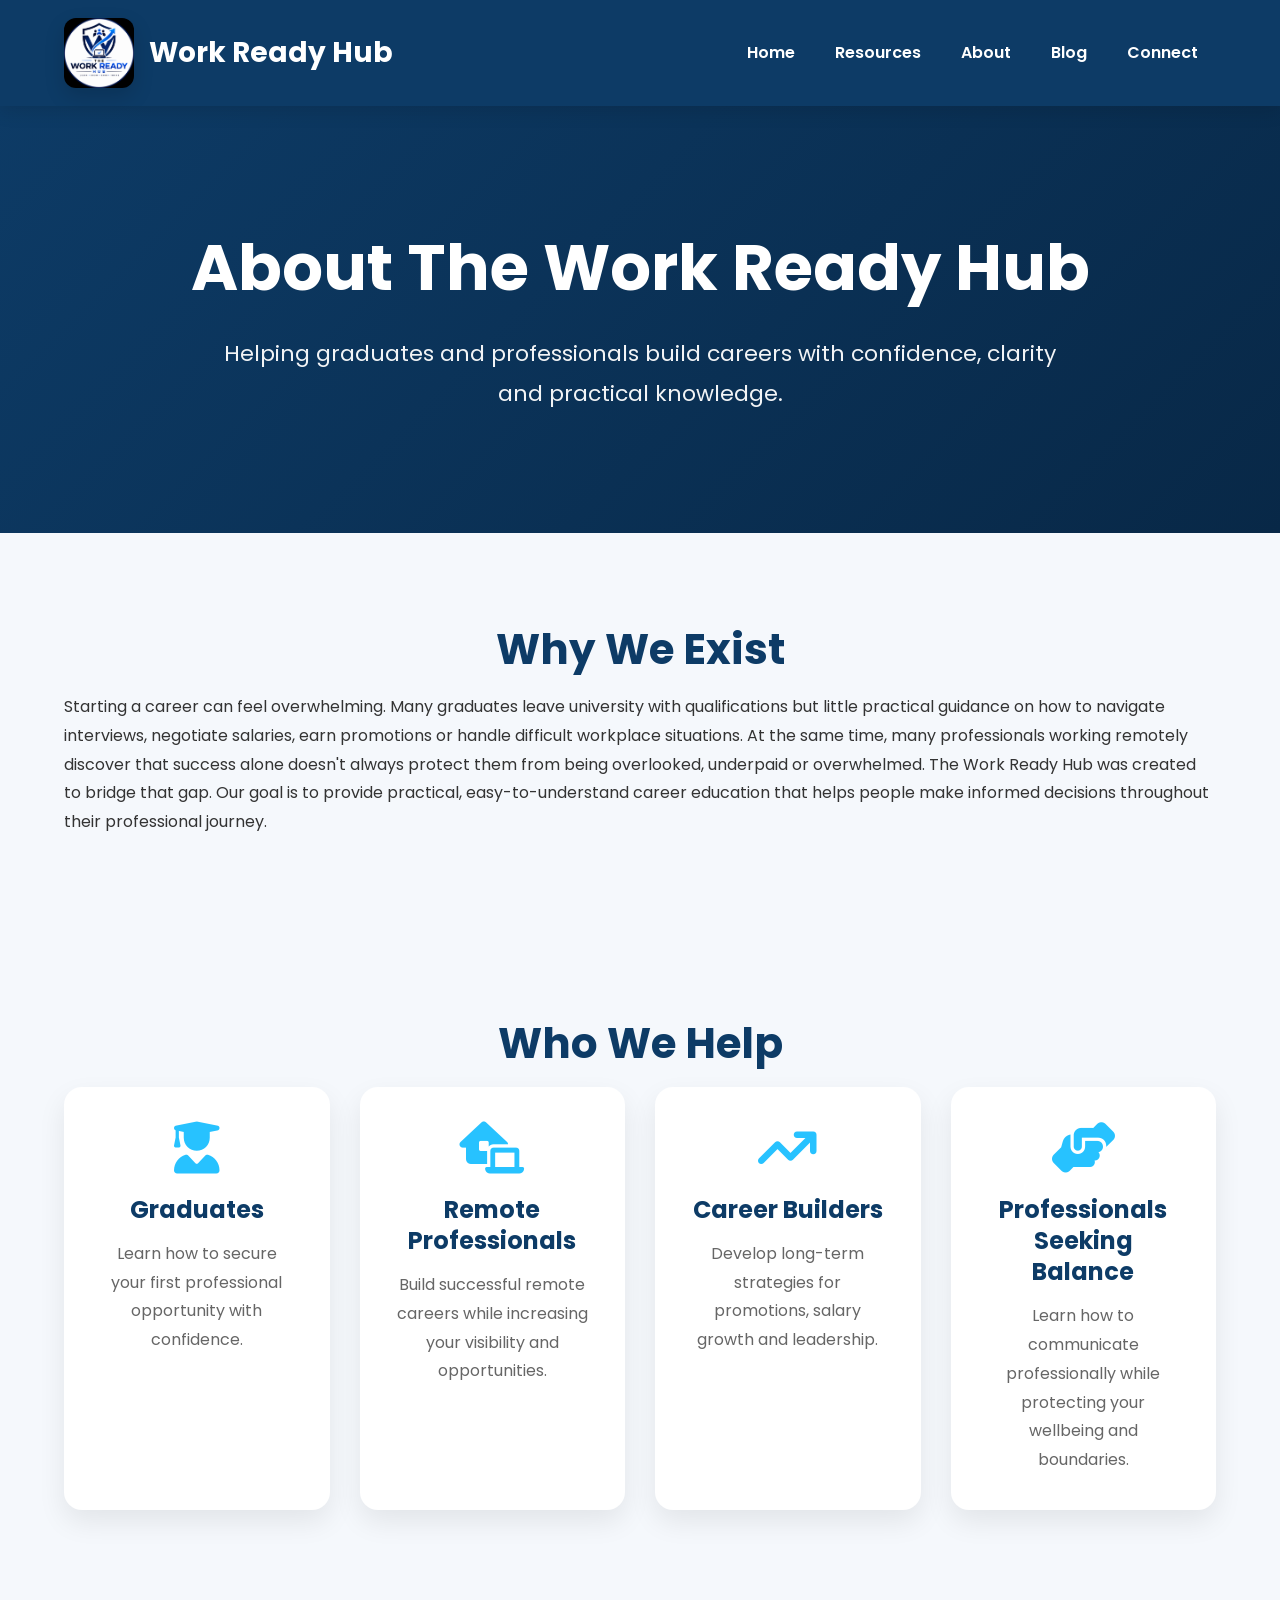
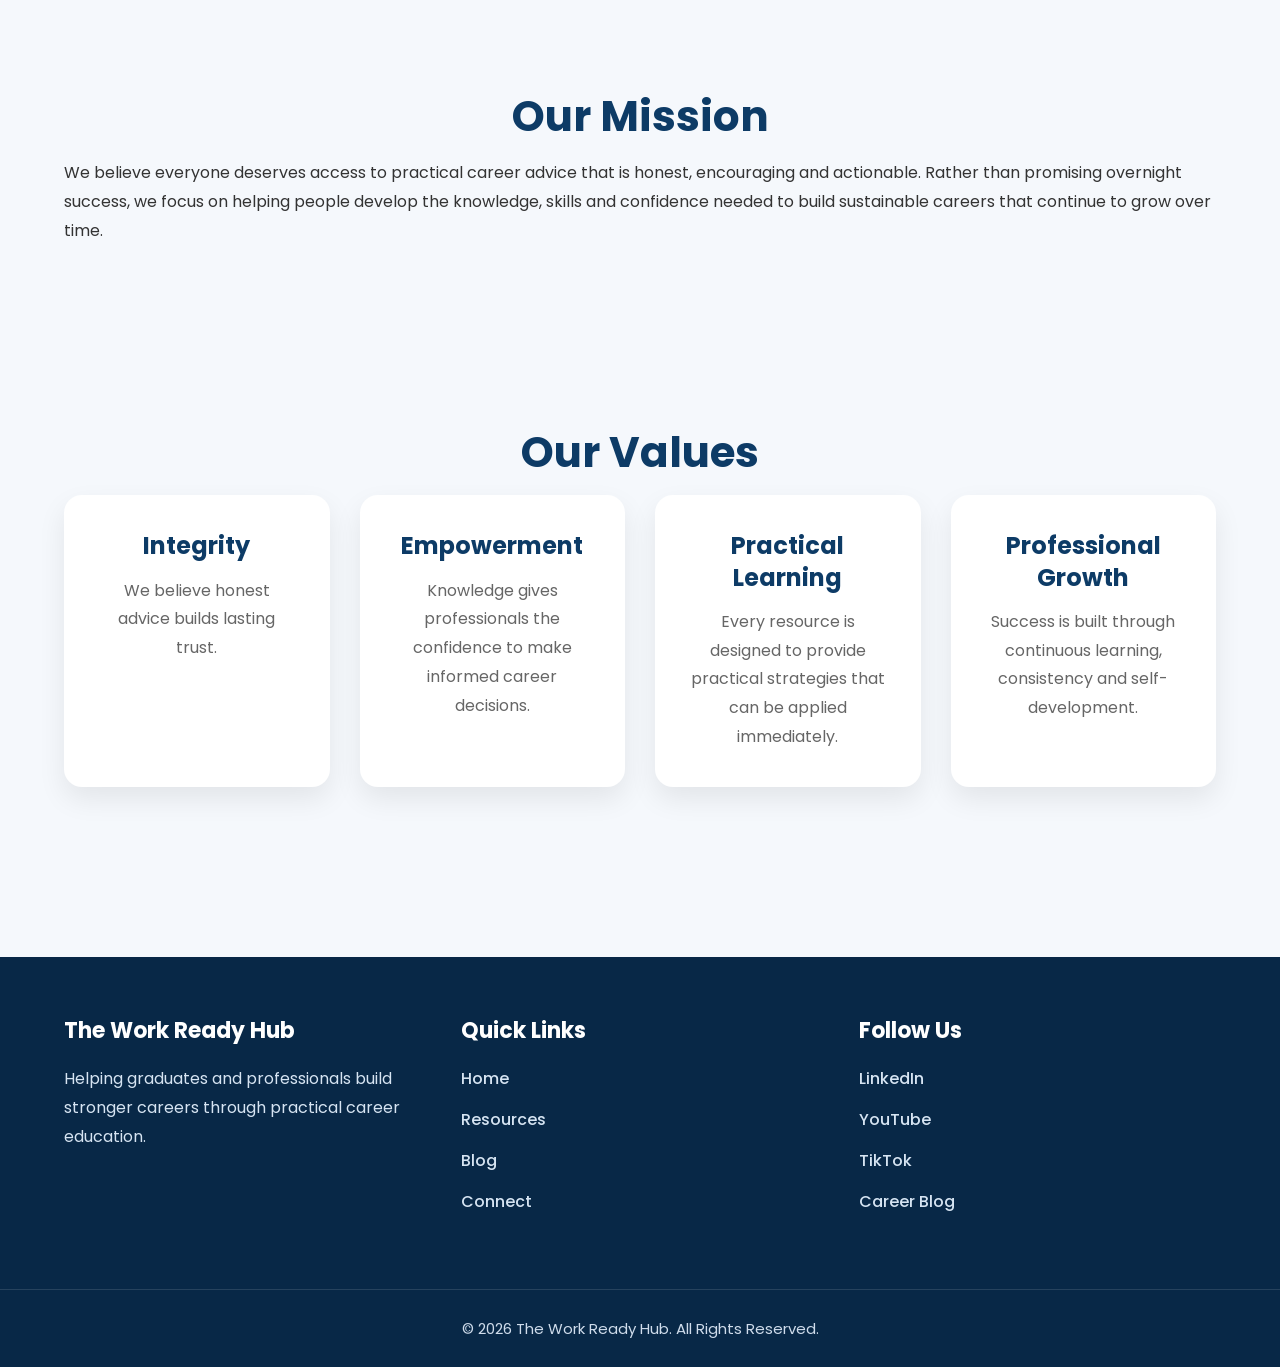
==== about.html @ 0c4a491c "Initial website redesign" ====
<!DOCTYPE html>
<html lang="en">

<head>

<meta charset="UTF-8">

<meta name="viewport" content="width=device-width, initial-scale=1.0">

<title>About | The Work Ready Hub</title>

<meta name="description"
content="Learn why The Work Ready Hub exists and how we're helping graduates and remote professionals build stronger careers with practical, honest career guidance.">

<link rel="stylesheet" href="css/style.css">

<link rel="stylesheet"
href="https://cdnjs.cloudflare.com/ajax/libs/font-awesome/6.5.2/css/all.min.css">

</head>

<body>

<header>

<nav class="navbar">

<div class="logo">

<img src="Images/logo.png"
alt="The Work Ready Hub Logo">

<h2>Work Ready Hub</h2>

</div>

<div>

<a href="index.html">Home</a>

<a href="resources.html">Resources</a>

<a href="about.html">About</a>

<a href="blog.html">Blog</a>

<a href="contact.html">Connect</a>

</div>

</nav>

</header>

<section class="hero">

<div class="container">

<h1>About The Work Ready Hub</h1>

<p>

Helping graduates and professionals build careers with confidence,
clarity and practical knowledge.

</p>

</div>

</section>

<section class="container">

<h2 class="section-title">

Why We Exist

</h2>

<p>

Starting a career can feel overwhelming.

Many graduates leave university with qualifications but little practical guidance on how to navigate interviews, negotiate salaries, earn promotions or handle difficult workplace situations.

At the same time, many professionals working remotely discover that success alone doesn't always protect them from being overlooked, underpaid or overwhelmed.

The Work Ready Hub was created to bridge that gap.

Our goal is to provide practical, easy-to-understand career education that helps people make informed decisions throughout their professional journey.

</p>

</section>

<section class="container">

<h2 class="section-title">

Who We Help

</h2>

<div class="grid">

<div class="card">

<i class="fas fa-user-graduate fa-3x"></i>

<h3>Graduates</h3>

<p>

Learn how to secure your first professional opportunity with confidence.

</p>

</div>

<div class="card">

<i class="fas fa-house-laptop fa-3x"></i>

<h3>Remote Professionals</h3>

<p>

Build successful remote careers while increasing your visibility and opportunities.

</p>

</div>

<div class="card">

<i class="fas fa-arrow-trend-up fa-3x"></i>

<h3>Career Builders</h3>

<p>

Develop long-term strategies for promotions, salary growth and leadership.

</p>

</div>

<div class="card">

<i class="fas fa-handshake-angle fa-3x"></i>

<h3>Professionals Seeking Balance</h3>

<p>

Learn how to communicate professionally while protecting your wellbeing and boundaries.

</p>

</div>

</div>

</section>

<section class="container">

<h2 class="section-title">

Our Mission

</h2>

<p>

We believe everyone deserves access to practical career advice that is honest,
encouraging and actionable.

Rather than promising overnight success,
we focus on helping people develop the knowledge,
skills and confidence needed to build sustainable careers that continue to grow over time.

</p>

</section>

<section class="container">

<h2 class="section-title">

Our Values

</h2>

<div class="grid">

<div class="card">

<h3>Integrity</h3>

<p>

We believe honest advice builds lasting trust.

</p>

</div>

<div class="card">

<h3>Empowerment</h3>

<p>

Knowledge gives professionals the confidence to make informed career decisions.

</p>

</div>

<div class="card">

<h3>Practical Learning</h3>

<p>

Every resource is designed to provide practical strategies that can be applied immediately.

</p>

</div>

<div class="card">

<h3>Professional Growth</h3>

<p>

Success is built through continuous learning, consistency and self-development.

</p>

</div>

</div>

</section>

<footer>

<div class="footer-container">

<div>

<h3>The Work Ready Hub</h3>

<p>

Helping graduates and professionals build stronger careers through practical career education.

</p>

</div>

<div>

<h3>Quick Links</h3>

<a href="index.html">Home</a>

<a href="resources.html">Resources</a>

<a href="blog.html">Blog</a>

<a href="contact.html">Connect</a>

</div>

<div>

<h3>Follow Us</h3>

<a href="https://www.linkedin.com/in/bahati-mulishi-ngakani-0947612ab/" target="_blank">LinkedIn</a>

<a href="https://youtube.com/@workreadyhub?si=gj5G-t7t1hKADA_G" target="_blank">YouTube</a>

<a href="https://www.tiktok.com/@workready0" target="_blank">TikTok</a>

<a href="https://remoteinsights.blogspot.com/" target="_blank">Career Blog</a>

</div>

</div>

<div class="footer-bottom">

&copy; 2026 The Work Ready Hub. All Rights Reserved.

</div>

</footer>

</body>

</html>
---- css/style.css ----
/* =====================================================
   THE WORK READY HUB
   Premium Corporate Stylesheet
   ===================================================== */

/* =====================
   Google Font
===================== */

@import url('https://fonts.googleapis.com/css2?family=Poppins:wght@300;400;500;600;700;800&display=swap');

/* =====================
   Reset
===================== */

*{
margin:0;
padding:0;
box-sizing:border-box;
}

html{
scroll-behavior:smooth;
}

body{
font-family:'Poppins',sans-serif;
background:#f5f8fc;
color:#333;
line-height:1.8;
overflow-x:hidden;
}

/* =====================
   Images
===================== */

img{
max-width:100%;
display:block;
}

/* =====================
   Links
===================== */

a{
text-decoration:none;
transition:.3s;
}

/* =====================
   Container
===================== */

.container{
width:90%;
max-width:1200px;
margin:auto;
}

/* =====================
   Header
===================== */

header{
position:sticky;
top:0;
z-index:1000;
background:#0d3b66;
box-shadow:0 5px 18px rgba(0,0,0,.12);
}

/* =====================
   Navigation
===================== */

.navbar{
width:90%;
max-width:1200px;
margin:auto;
display:flex;
justify-content:space-between;
align-items:center;
padding:18px 0;
}

.logo{
display:flex;
align-items:center;
gap:15px;
}

.logo img{
width:70px;
}

.logo h2{
color:#fff;
font-size:28px;
font-weight:700;
}

nav{
display:flex;
gap:15px;
align-items:center;
}

nav a{
color:#fff;
padding:10px 18px;
border-radius:8px;
font-weight:600;
}

nav a:hover{
background:#27c2ff;
color:#fff;
}

/* =====================
   Hero
===================== */

.hero{
background:linear-gradient(135deg,#0d3b66,#082847);
color:#fff;
text-align:center;
padding:120px 20px;
}

.hero h1{
font-size:64px;
font-weight:700;
margin-bottom:25px;
}

.hero p{
max-width:850px;
margin:auto;
font-size:22px;
opacity:.95;
}

/* =====================
   Buttons
===================== */

.button,
.btn,
.hero-button{

display:inline-block;

margin-top:35px;

padding:16px 36px;

background:#27c2ff;

color:#fff;

font-weight:600;

border-radius:10px;

transition:.3s;

}

.button:hover,
.btn:hover,
.hero-button:hover{

background:#0d3b66;

transform:translateY(-4px);

box-shadow:0 12px 25px rgba(0,0,0,.18);

}

/* =====================
   Sections
===================== */

section{
padding:90px 0;
}

.section-title{
text-align:center;
font-size:42px;
color:#0d3b66;
margin-bottom:15px;
}

.section-subtitle{
text-align:center;
font-size:18px;
max-width:760px;
margin:0 auto 60px;
color:#666;
}

/* =====================================================
   Feature Cards
===================================================== */

.features,
.grid{

display:grid;

grid-template-columns:repeat(auto-fit,minmax(260px,1fr));

gap:30px;

}

.feature-card,
.card{

background:#ffffff;

padding:35px;

border-radius:18px;

box-shadow:0 12px 28px rgba(0,0,0,.08);

transition:all .3s ease;

text-align:center;

}

.feature-card:hover,
.card:hover{

transform:translateY(-8px);

box-shadow:0 18px 35px rgba(0,0,0,.15);

}

.feature-card i,
.card i{

font-size:52px;

color:#27c2ff;

margin-bottom:20px;

}

.feature-card h3,
.card h3{

color:#0d3b66;

font-size:24px;

margin-bottom:15px;

}

.feature-card p,
.card p{

color:#666;

font-size:16px;

}

/* =====================================================
   Resource Cards
===================================================== */

.resource-grid{

display:grid;

grid-template-columns:repeat(auto-fit,minmax(340px,1fr));

gap:35px;

}

.resource-card{

background:#fff;

padding:40px;

border-radius:18px;

box-shadow:0 12px 28px rgba(0,0,0,.08);

transition:all .3s ease;

position:relative;

overflow:hidden;

}

.resource-card::before{

content:"";

position:absolute;

top:0;

left:0;

width:100%;

height:6px;

background:#27c2ff;

}

.resource-card:hover{

transform:translateY(-8px);

box-shadow:0 20px 40px rgba(0,0,0,.15);

}

.resource-card i{

font-size:55px;

color:#27c2ff;

margin-bottom:25px;

}

.resource-card h3{

color:#0d3b66;

font-size:28px;

margin-bottom:20px;

}

.resource-card h4{

margin:25px 0 15px;

color:#0d3b66;

}

.resource-card p{

color:#666;

margin-bottom:20px;

}

.resource-card ul{

padding-left:20px;

margin-bottom:25px;

}

.resource-card li{

margin-bottom:12px;

color:#555;

}

/* =====================================================
   Blog Cards
===================================================== */

.blog-grid{

display:grid;

grid-template-columns:repeat(auto-fit,minmax(320px,1fr));

gap:35px;

}

.blog-card{

background:#fff;

border-top:6px solid #27c2ff;

border-radius:18px;

overflow:hidden;

box-shadow:0 12px 28px rgba(0,0,0,.08);

transition:all .3s ease;

}

.blog-card:hover{

transform:translateY(-8px);

box-shadow:0 20px 40px rgba(0,0,0,.15);

}

.blog-content{

padding:35px;

}

.blog-content h3{

color:#0d3b66;

margin-bottom:18px;

font-size:24px;

}

.blog-content p{

color:#666;

}

/* =====================================================
   Lists
===================================================== */

ul{

padding-left:22px;

}

li{

margin-bottom:10px;

line-height:1.8;

}

/* =====================================================
   Cards Buttons
===================================================== */

.card .button,
.resource-card .button,
.blog-card .button{

margin-top:20px;

}

/* =====================================================
   Nice Hover Glow
===================================================== */

.card:hover i,
.feature-card:hover i,
.resource-card:hover i{

transform:scale(1.08);

transition:.3s;

color:#0d3b66;

}

/* =====================================================
   FOOTER
===================================================== */

footer{

background:#082847;

color:#fff;

margin-top:80px;

}

.footer-container{

width:90%;

max-width:1200px;

margin:auto;

display:grid;

grid-template-columns:repeat(auto-fit,minmax(260px,1fr));

gap:40px;

padding:60px 0;

}

.footer-container h3{

margin-bottom:20px;

font-size:22px;

}

.footer-container p{

color:#d6e4f2;

line-height:1.8;

}

.footer-container a{

display:block;

color:#d6e4f2;

margin-bottom:12px;

font-weight:500;

transition:.3s;

}

.footer-container a:hover{

color:#27c2ff;

padding-left:6px;

}

.footer-bottom{

text-align:center;

padding:25px;

border-top:1px solid rgba(255,255,255,.12);

font-size:15px;

color:#cfdceb;

}

/* =====================================================
   SOCIAL ICONS
===================================================== */

.social{

display:flex;

justify-content:center;

align-items:center;

gap:18px;

margin-top:25px;

flex-wrap:wrap;

}

.social a{

width:48px;

height:48px;

display:flex;

justify-content:center;

align-items:center;

background:#0d3b66;

color:#fff;

border-radius:50%;

font-size:22px;

transition:.3s;

}

.social a:hover{

background:#27c2ff;

transform:translateY(-5px) scale(1.08);

}

/* =====================================================
   LOGO
===================================================== */

.logo img{

border-radius:12px;

box-shadow:0 8px 20px rgba(0,0,0,.15);

}

/* =====================================================
   GENERAL ANIMATIONS
===================================================== */

.card,
.feature-card,
.resource-card,
.blog-card,
.button,
.hero-button{

transition:all .3s ease;

}

/* =====================================================
   TEXT
===================================================== */

h1,h2,h3,h4{

font-weight:700;

line-height:1.3;

}

p{

line-height:1.8;

}

/* =====================================================
   DIVIDERS
===================================================== */

hr{

border:none;

height:1px;

background:#e5eaf1;

margin:60px 0;

}

/* =====================================================
   UTILITIES
===================================================== */

.text-center{

text-align:center;

}

.mt-20{

margin-top:20px;

}

.mt-40{

margin-top:40px;

}

.mt-60{

margin-top:60px;

}

.mb-20{

margin-bottom:20px;

}

.mb-40{

margin-bottom:40px;

}

.mb-60{

margin-bottom:60px;

}

/* =====================================================
   SCROLLBAR
===================================================== */

::-webkit-scrollbar{

width:10px;

}

::-webkit-scrollbar-track{

background:#edf3fa;

}

::-webkit-scrollbar-thumb{

background:#0d3b66;

border-radius:10px;

}

::-webkit-scrollbar-thumb:hover{

background:#27c2ff;

}

/* =====================================================
   TEXT SELECTION
===================================================== */

::selection{

background:#27c2ff;

color:#fff;

}

/* =====================================================
   FADE ANIMATION
===================================================== */

@keyframes fadeUp{

from{

opacity:0;

transform:translateY(30px);

}

to{

opacity:1;

transform:translateY(0);

}

}

.hero,
.card,
.feature-card,
.resource-card,
.blog-card{

animation:fadeUp .8s ease;

}

/* =====================================================
   RESPONSIVE DESIGN
===================================================== */

/* ---------- Large Tablets ---------- */

@media (max-width:992px){

.hero{

padding:100px 20px;

}

.hero h1{

font-size:48px;

}

.hero p{

font-size:20px;

}

.navbar{

flex-direction:column;

gap:20px;

padding:20px 0;

}

nav{

flex-wrap:wrap;

justify-content:center;

gap:12px;

}

.section-title{

font-size:38px;

}

.resource-grid,
.blog-grid,
.features,
.grid{

grid-template-columns:repeat(auto-fit,minmax(280px,1fr));

}

}

/* ---------- Mobile ---------- */

@media (max-width:768px){

body{

font-size:16px;

}

.hero{

padding:80px 20px;

}

.hero h1{

font-size:36px;

line-height:1.3;

}

.hero p{

font-size:18px;

}

.logo{

flex-direction:column;

text-align:center;

gap:10px;

}

.logo img{

width:60px;

}

.logo h2{

font-size:24px;

}

.navbar{

flex-direction:column;

gap:20px;

}

nav{

display:flex;

flex-wrap:wrap;

justify-content:center;

gap:10px;

}

nav a{

padding:10px 15px;

font-size:15px;

}

.container{

width:94%;

}

section{

padding:70px 0;

}

.section-title{

font-size:32px;

}

.section-subtitle{

font-size:17px;

margin-bottom:40px;

}

.resource-grid,
.blog-grid,
.features,
.grid{

grid-template-columns:1fr;

gap:25px;

}

.card,
.feature-card,
.resource-card,
.blog-card{

padding:28px;

}

.button,
.btn,
.hero-button{

display:block;

width:100%;

text-align:center;

margin-top:25px;

}

.footer-container{

grid-template-columns:1fr;

text-align:center;

}

.social{

justify-content:center;

}

}

/* ---------- Small Phones ---------- */

@media (max-width:480px){

.hero{

padding:70px 15px;

}

.hero h1{

font-size:30px;

}

.hero p{

font-size:17px;

}

.section-title{

font-size:28px;

}

.card,
.feature-card,
.resource-card{

padding:22px;

}

.blog-content{

padding:22px;

}

.footer-bottom{

font-size:14px;

}

}

/* =====================================================
   ACCESSIBILITY
===================================================== */

.button:focus,
.btn:focus,
.hero-button:focus,
nav a:focus{

outline:3px solid #27c2ff;

outline-offset:3px;

}

/* =====================================================
   PRINT
===================================================== */

@media print{

header,
footer,
.button,
.btn,
.hero-button{

display:none;

}

body{

background:white;

color:black;

}

}

/* =====================================================
   END OF STYLESHEET
===================================================== */
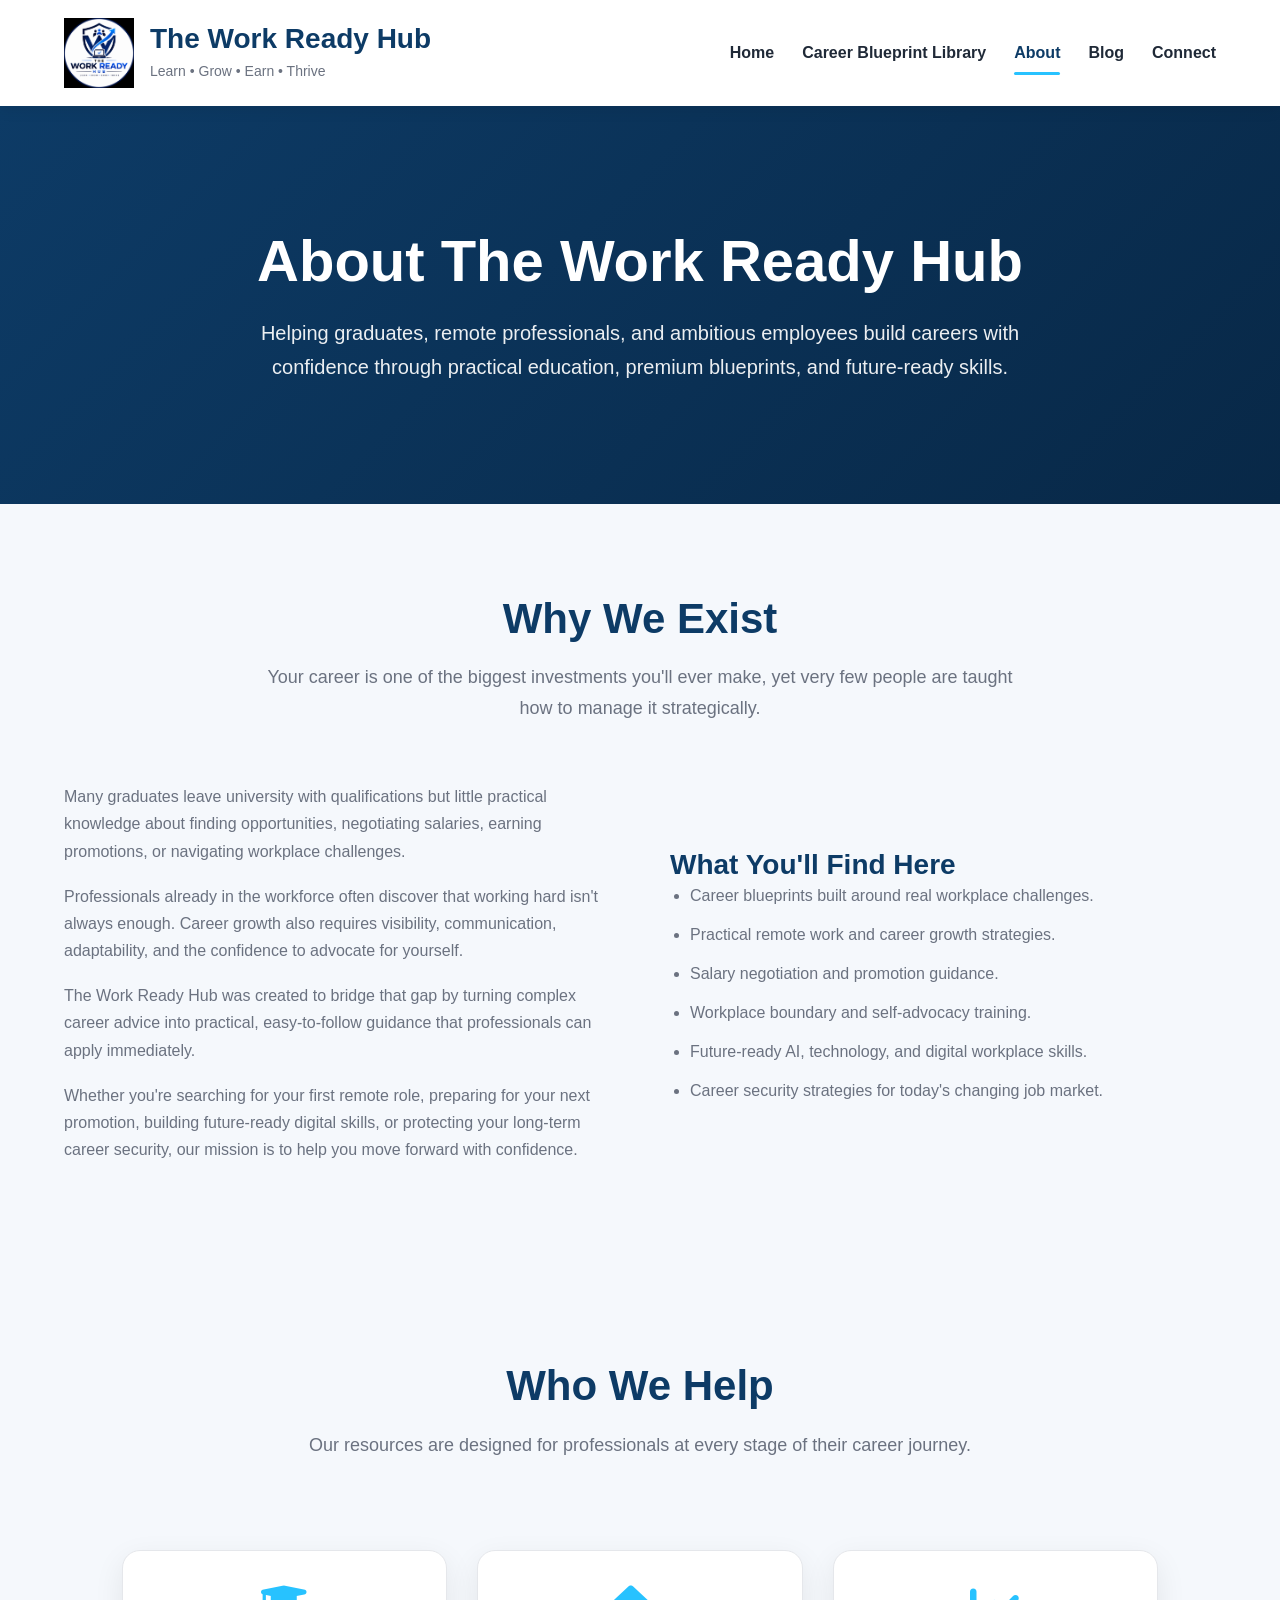
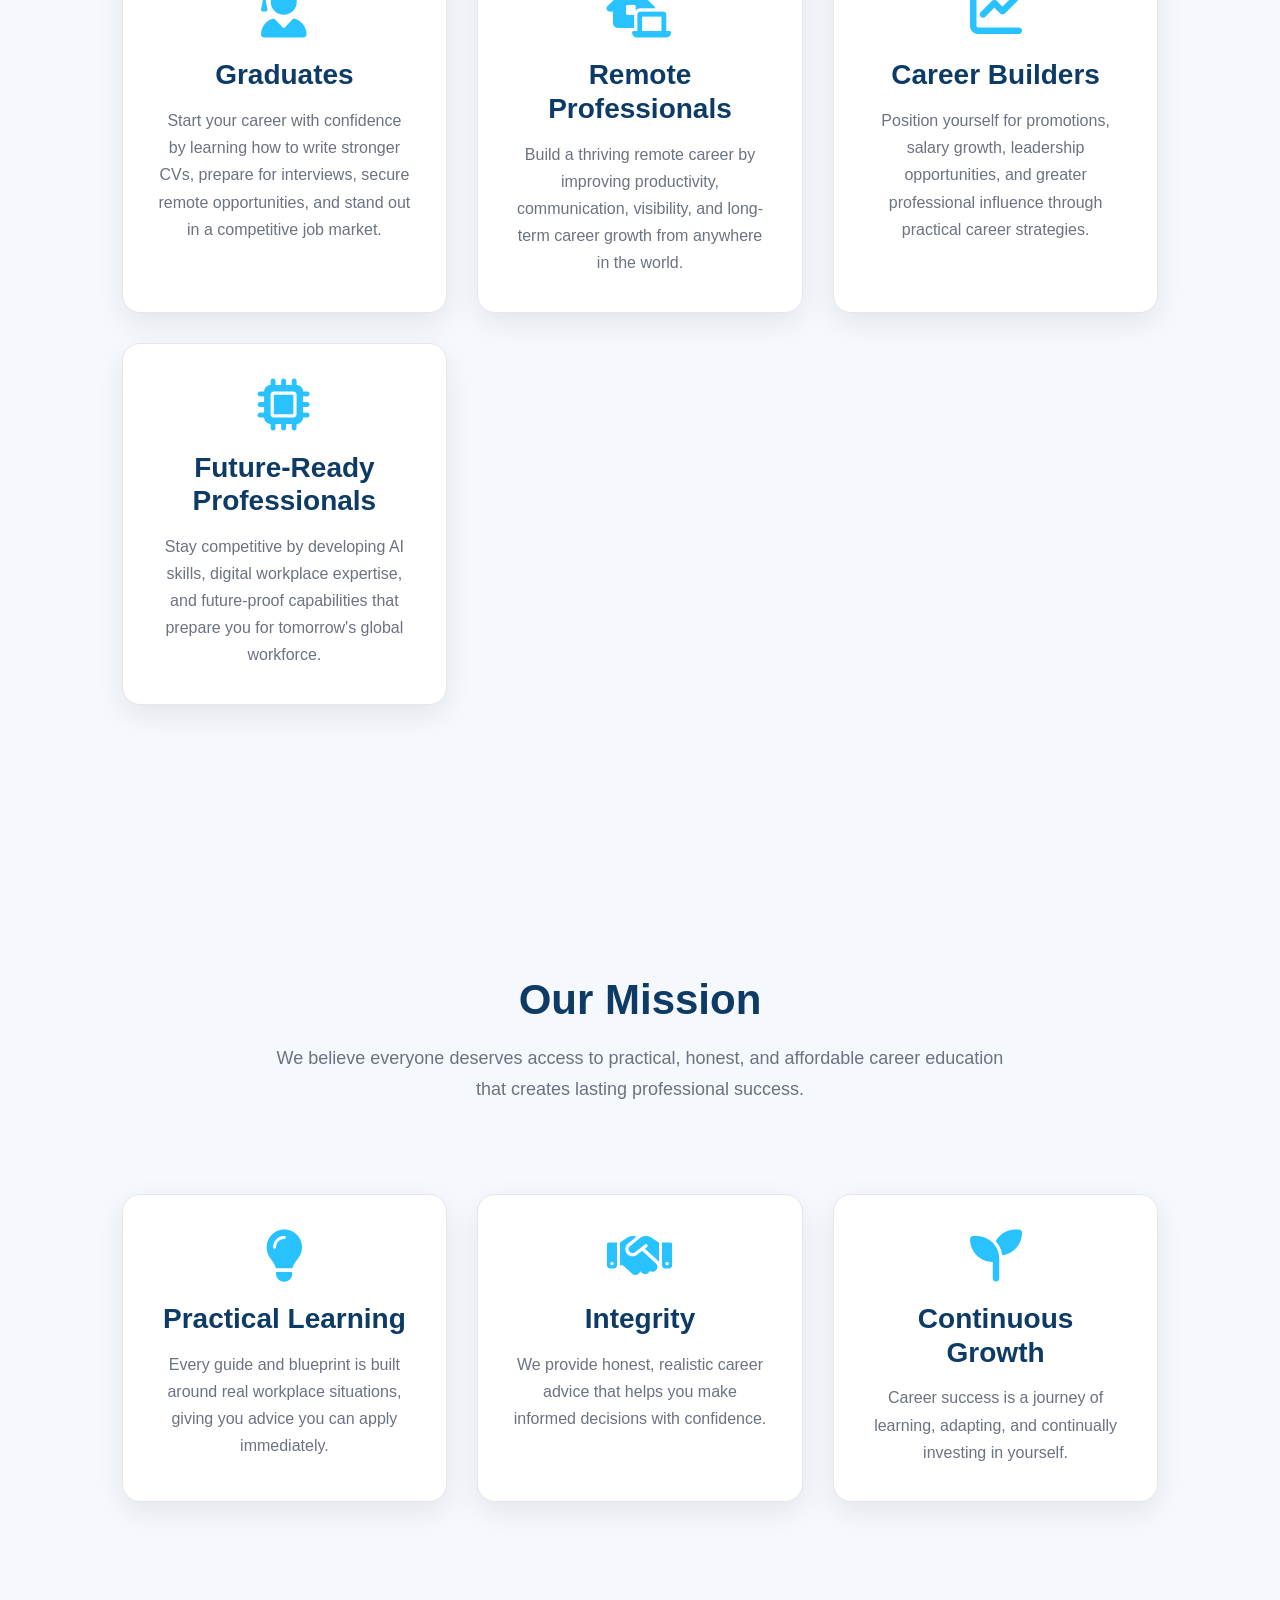
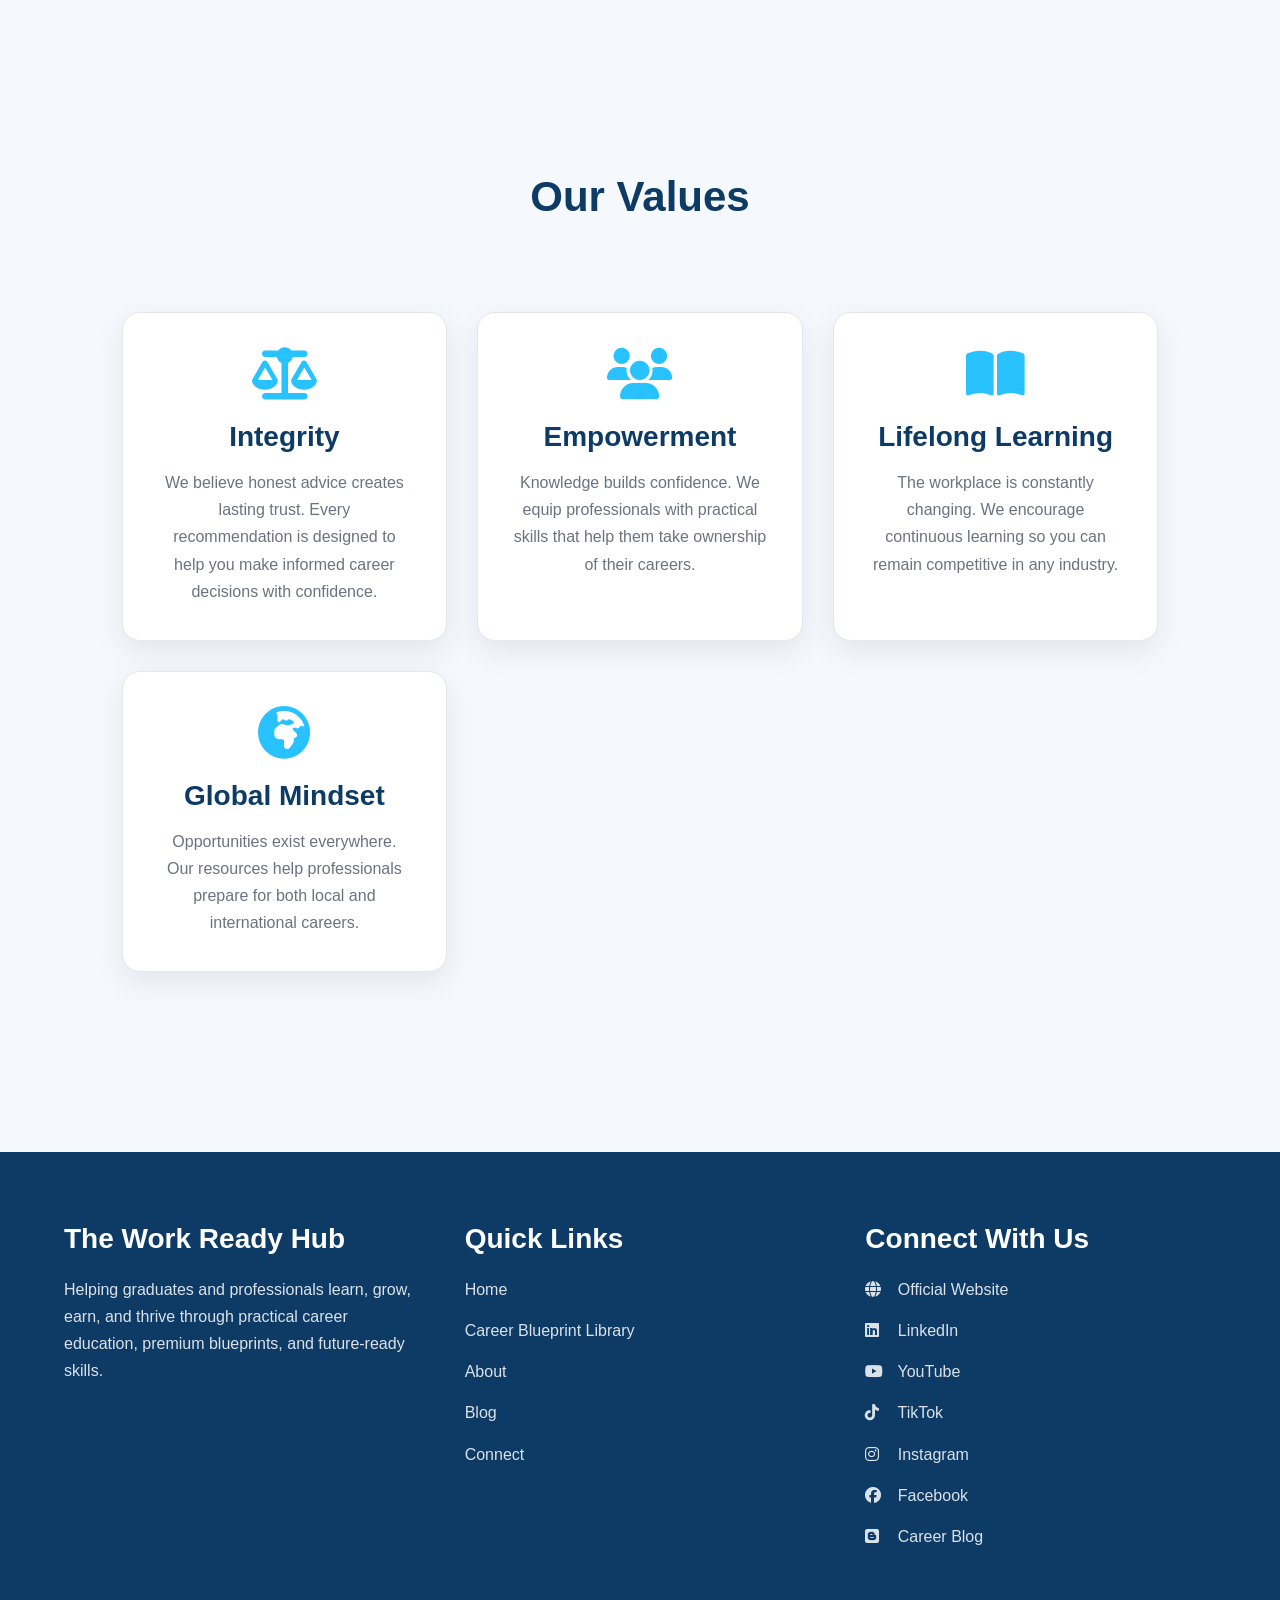
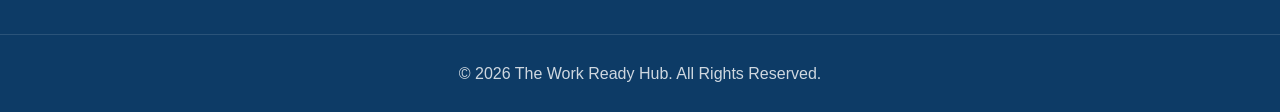
==== commit 80203720: "Redesigned all website pages with premium layout" ====
--- a/about.html
+++ b/about.html
@@ -3,242 +3,445 @@
 
 <head>
 
-<meta charset="UTF-8">
-
-<meta name="viewport" content="width=device-width, initial-scale=1.0">
-
-<title>About | The Work Ready Hub</title>
-
-<meta name="description"
-content="Learn why The Work Ready Hub exists and how we're helping graduates and remote professionals build stronger careers with practical, honest career guidance.">
-
-<link rel="stylesheet" href="css/style.css">
-
-<link rel="stylesheet"
-href="https://cdnjs.cloudflare.com/ajax/libs/font-awesome/6.5.2/css/all.min.css">
+    <meta charset="UTF-8">
+
+    <meta name="viewport" content="width=device-width, initial-scale=1.0">
+
+    <title>About | The Work Ready Hub</title>
+
+    <meta name="description"
+        content="Discover the mission behind The Work Ready Hub and how we're helping graduates and professionals build stronger, future-ready careers.">
+
+    <link rel="stylesheet" href="css/style.css">
+
+    <link rel="stylesheet"
+        href="https://cdnjs.cloudflare.com/ajax/libs/font-awesome/6.5.2/css/all.min.css">
 
 </head>
 
 <body>
 
+<!-- ==========================================
+     HEADER
+========================================== -->
+
 <header>
 
-<nav class="navbar">
-
-<div class="logo">
-
-<img src="Images/logo.png"
-alt="The Work Ready Hub Logo">
-
-<h2>Work Ready Hub</h2>
-
-</div>
-
-<div>
-
-<a href="index.html">Home</a>
-
-<a href="resources.html">Resources</a>
-
-<a href="about.html">About</a>
-
-<a href="blog.html">Blog</a>
-
-<a href="contact.html">Connect</a>
-
-</div>
-
-</nav>
+    <div class="navbar">
+
+        <div class="logo">
+
+            <a href="index.html">
+
+                <img src="Images/logo.png"
+                    alt="The Work Ready Hub Logo">
+
+            </a>
+
+            <div>
+
+                <h2>The Work Ready Hub</h2>
+
+                <p>Learn • Grow • Earn • Thrive</p>
+
+            </div>
+
+        </div>
+
+        <nav>
+
+            <a href="index.html">Home</a>
+
+            <a href="resources.html">Career Blueprint Library</a>
+
+            <a href="about.html" class="active">About</a>
+
+            <a href="blog.html">Blog</a>
+
+            <a href="contact.html">Connect</a>
+
+        </nav>
+
+    </div>
 
 </header>
 
+<!-- ==========================================
+     HERO
+========================================== -->
+
 <section class="hero">
 
-<div class="container">
-
-<h1>About The Work Ready Hub</h1>
-
-<p>
-
-Helping graduates and professionals build careers with confidence,
-clarity and practical knowledge.
-
-</p>
-
-</div>
+    <div class="container">
+
+        <h1>
+
+            About The Work Ready Hub
+
+        </h1>
+
+        <p>
+
+            Helping graduates, remote professionals, and ambitious employees
+            build careers with confidence through practical education,
+            premium blueprints, and future-ready skills.
+
+        </p>
+
+    </div>
 
 </section>
 
-<section class="container">
-
-<h2 class="section-title">
-
-Why We Exist
-
-</h2>
-
-<p>
-
-Starting a career can feel overwhelming.
-
-Many graduates leave university with qualifications but little practical guidance on how to navigate interviews, negotiate salaries, earn promotions or handle difficult workplace situations.
-
-At the same time, many professionals working remotely discover that success alone doesn't always protect them from being overlooked, underpaid or overwhelmed.
-
-The Work Ready Hub was created to bridge that gap.
-
-Our goal is to provide practical, easy-to-understand career education that helps people make informed decisions throughout their professional journey.
-
-</p>
+<!-- ==========================================
+     WHY WE EXIST
+========================================== -->
+
+<section>
+
+    <div class="container">
+
+        <h2 class="section-title">
+
+            Why We Exist
+
+        </h2>
+
+        <p class="section-subtitle">
+
+            Your career is one of the biggest investments you'll ever make,
+            yet very few people are taught how to manage it strategically.
+
+        </p>
+
+        <div class="about-content">
+
+            <div>
+
+                <p>
+
+                    Many graduates leave university with qualifications but
+                    little practical knowledge about finding opportunities,
+                    negotiating salaries, earning promotions, or navigating
+                    workplace challenges.
+
+                </p>
+
+                <p>
+
+                    Professionals already in the workforce often discover that
+                    working hard isn't always enough. Career growth also requires
+                    visibility, communication, adaptability, and the confidence
+                    to advocate for yourself.
+
+                </p>
+
+                <p>
+
+                    The Work Ready Hub was created to bridge that gap by turning
+                    complex career advice into practical, easy-to-follow guidance
+                    that professionals can apply immediately.
+
+                </p>
+
+                <p>
+
+                    Whether you're searching for your first remote role,
+                    preparing for your next promotion, building future-ready
+                    digital skills, or protecting your long-term career security,
+                    our mission is to help you move forward with confidence.
+
+                </p>
+
+            </div>
+
+            <div>
+
+                <h3>What You'll Find Here</h3>
+
+                <ul>
+
+                    <li>Career blueprints built around real workplace challenges.</li>
+
+                    <li>Practical remote work and career growth strategies.</li>
+
+                    <li>Salary negotiation and promotion guidance.</li>
+
+                    <li>Workplace boundary and self-advocacy training.</li>
+
+                    <li>Future-ready AI, technology, and digital workplace skills.</li>
+
+                    <li>Career security strategies for today's changing job market.</li>
+
+                </ul>
+
+            </div>
+
+        </div>
+
+    </div>
 
 </section>
 
-<section class="container">
-
-<h2 class="section-title">
-
-Who We Help
-
-</h2>
-
-<div class="grid">
-
-<div class="card">
-
-<i class="fas fa-user-graduate fa-3x"></i>
-
-<h3>Graduates</h3>
-
-<p>
-
-Learn how to secure your first professional opportunity with confidence.
-
-</p>
-
-</div>
-
-<div class="card">
-
-<i class="fas fa-house-laptop fa-3x"></i>
-
-<h3>Remote Professionals</h3>
-
-<p>
-
-Build successful remote careers while increasing your visibility and opportunities.
-
-</p>
-
-</div>
-
-<div class="card">
-
-<i class="fas fa-arrow-trend-up fa-3x"></i>
-
-<h3>Career Builders</h3>
-
-<p>
-
-Develop long-term strategies for promotions, salary growth and leadership.
-
-</p>
-
-</div>
-
-<div class="card">
-
-<i class="fas fa-handshake-angle fa-3x"></i>
-
-<h3>Professionals Seeking Balance</h3>
-
-<p>
-
-Learn how to communicate professionally while protecting your wellbeing and boundaries.
-
-</p>
-
-</div>
-
-</div>
+<!-- ==========================================
+     WHO WE HELP
+========================================== -->
+
+<section>
+
+    <div class="container">
+
+        <h2 class="section-title">
+
+            Who We Help
+
+        </h2>
+
+        <p class="section-subtitle">
+
+            Our resources are designed for professionals at every stage of their career journey.
+
+        </p>
+
+        <div class="grid">
+            <!-- ==========================================
+     GRADUATES
+========================================== -->
+
+<div class="card">
+
+    <i class="fas fa-user-graduate"></i>
+
+    <h3>Graduates</h3>
+
+    <p>
+
+        Start your career with confidence by learning how to write stronger
+        CVs, prepare for interviews, secure remote opportunities, and stand
+        out in a competitive job market.
+
+    </p>
+
+</div>
+
+<!-- ==========================================
+     REMOTE PROFESSIONALS
+========================================== -->
+
+<div class="card">
+
+    <i class="fas fa-laptop-house"></i>
+
+    <h3>Remote Professionals</h3>
+
+    <p>
+
+        Build a thriving remote career by improving productivity,
+        communication, visibility, and long-term career growth from anywhere
+        in the world.
+
+    </p>
+
+</div>
+
+<!-- ==========================================
+     CAREER BUILDERS
+========================================== -->
+
+<div class="card">
+
+    <i class="fas fa-chart-line"></i>
+
+    <h3>Career Builders</h3>
+
+    <p>
+
+        Position yourself for promotions, salary growth, leadership
+        opportunities, and greater professional influence through practical
+        career strategies.
+
+    </p>
+
+</div>
+
+<!-- ==========================================
+     FUTURE-READY PROFESSIONALS
+========================================== -->
+
+<div class="card">
+
+    <i class="fas fa-microchip"></i>
+
+    <h3>Future-Ready Professionals</h3>
+
+    <p>
+
+        Stay competitive by developing AI skills, digital workplace expertise,
+        and future-proof capabilities that prepare you for tomorrow's global
+        workforce.
+
+    </p>
+
+</div>
+
+        </div>
+
+    </div>
 
 </section>
 
-<section class="container">
-
-<h2 class="section-title">
-
-Our Mission
-
-</h2>
-
-<p>
-
-We believe everyone deserves access to practical career advice that is honest,
-encouraging and actionable.
-
-Rather than promising overnight success,
-we focus on helping people develop the knowledge,
-skills and confidence needed to build sustainable careers that continue to grow over time.
-
-</p>
+<!-- ==========================================
+     OUR MISSION
+========================================== -->
+
+<section>
+
+    <div class="container">
+
+        <h2 class="section-title">
+
+            Our Mission
+
+        </h2>
+
+        <p class="section-subtitle">
+
+            We believe everyone deserves access to practical, honest, and
+            affordable career education that creates lasting professional
+            success.
+
+        </p>
+
+        <div class="grid">
+
+            <div class="card">
+
+                <i class="fas fa-lightbulb"></i>
+
+                <h3>Practical Learning</h3>
+
+                <p>
+
+                    Every guide and blueprint is built around real workplace
+                    situations, giving you advice you can apply immediately.
+
+                </p>
+
+            </div>
+
+            <div class="card">
+
+                <i class="fas fa-handshake"></i>
+
+                <h3>Integrity</h3>
+
+                <p>
+
+                    We provide honest, realistic career advice that helps you
+                    make informed decisions with confidence.
+
+                </p>
+
+            </div>
+
+            <div class="card">
+
+                <i class="fas fa-seedling"></i>
+
+                <h3>Continuous Growth</h3>
+
+                <p>
+
+                    Career success is a journey of learning, adapting, and
+                    continually investing in yourself.
+
+                </p>
+
+            </div>
+
+        </div>
+
+    </div>
 
 </section>
 
-<section class="container">
-
-<h2 class="section-title">
-
-Our Values
-
-</h2>
-
-<div class="grid">
-
-<div class="card">
-
-<h3>Integrity</h3>
-
-<p>
-
-We believe honest advice builds lasting trust.
-
-</p>
-
-</div>
-
-<div class="card">
-
-<h3>Empowerment</h3>
-
-<p>
-
-Knowledge gives professionals the confidence to make informed career decisions.
-
-</p>
-
-</div>
-
-<div class="card">
-
-<h3>Practical Learning</h3>
-
-<p>
-
-Every resource is designed to provide practical strategies that can be applied immediately.
-
-</p>
-
-</div>
-
-<div class="card">
-
-<h3>Professional Growth</h3>
-
-<p>
-
-Success is built through continuous learning, consistency and self-development.
-
-</p>
+<!-- ==========================================
+     OUR VALUES
+========================================== -->
+
+<section>
+
+    <div class="container">
+
+        <h2 class="section-title">
+
+            Our Values
+
+        </h2>
+
+        <div class="grid">
+            <!-- ==========================================
+     VALUES
+========================================== -->
+
+<div class="card">
+
+    <i class="fas fa-scale-balanced"></i>
+
+    <h3>Integrity</h3>
+
+    <p>
+
+        We believe honest advice creates lasting trust. Every recommendation
+        is designed to help you make informed career decisions with confidence.
+
+    </p>
+
+</div>
+
+<div class="card">
+
+    <i class="fas fa-users"></i>
+
+    <h3>Empowerment</h3>
+
+    <p>
+
+        Knowledge builds confidence. We equip professionals with practical
+        skills that help them take ownership of their careers.
+
+    </p>
+
+</div>
+
+<div class="card">
+
+    <i class="fas fa-book-open"></i>
+
+    <h3>Lifelong Learning</h3>
+
+    <p>
+
+        The workplace is constantly changing. We encourage continuous
+        learning so you can remain competitive in any industry.
+
+    </p>
+
+</div>
+
+<div class="card">
+
+    <i class="fas fa-earth-africa"></i>
+
+    <h3>Global Mindset</h3>
+
+    <p>
+
+        Opportunities exist everywhere. Our resources help professionals
+        prepare for both local and international careers.
+
+    </p>
+
+</div>
 
 </div>
 
@@ -246,57 +449,103 @@
 
 </section>
 
+<!-- ==========================================
+     FOOTER
+========================================== -->
+
 <footer>
 
-<div class="footer-container">
-
-<div>
-
-<h3>The Work Ready Hub</h3>
-
-<p>
-
-Helping graduates and professionals build stronger careers through practical career education.
-
-</p>
-
-</div>
-
-<div>
-
-<h3>Quick Links</h3>
-
-<a href="index.html">Home</a>
-
-<a href="resources.html">Resources</a>
-
-<a href="blog.html">Blog</a>
-
-<a href="contact.html">Connect</a>
-
-</div>
-
-<div>
-
-<h3>Follow Us</h3>
-
-<a href="https://www.linkedin.com/in/bahati-mulishi-ngakani-0947612ab/" target="_blank">LinkedIn</a>
-
-<a href="https://youtube.com/@workreadyhub?si=gj5G-t7t1hKADA_G" target="_blank">YouTube</a>
-
-<a href="https://www.tiktok.com/@workready0" target="_blank">TikTok</a>
-
-<a href="https://remoteinsights.blogspot.com/" target="_blank">Career Blog</a>
-
-</div>
-
-</div>
-
-<div class="footer-bottom">
-
-&copy; 2026 The Work Ready Hub. All Rights Reserved.
-
-</div>
+    <div class="footer-container">
+
+        <div>
+
+            <h3>The Work Ready Hub</h3>
+
+            <p>
+
+                Helping graduates and professionals learn, grow, earn, and
+                thrive through practical career education, premium blueprints,
+                and future-ready skills.
+
+            </p>
+
+        </div>
+
+        <div>
+
+            <h3>Quick Links</h3>
+
+            <a href="index.html">Home</a>
+
+            <a href="resources.html">Career Blueprint Library</a>
+
+            <a href="about.html">About</a>
+
+            <a href="blog.html">Blog</a>
+
+            <a href="contact.html">Connect</a>
+
+        </div>
+
+        <div>
+
+            <h3>Connect With Us</h3>
+
+            <a href="https://blueletica.github.io/the-work-ready-hub/" target="_blank">
+
+                <i class="fas fa-globe"></i> Official Website
+
+            </a>
+
+            <a href="https://www.linkedin.com/in/bahati-mulishi-ngakani-0947612ab/" target="_blank">
+
+                <i class="fab fa-linkedin"></i> LinkedIn
+
+            </a>
+
+            <a href="https://youtube.com/@workreadyhub?si=gj5G-t7t1hKADA_G" target="_blank">
+
+                <i class="fab fa-youtube"></i> YouTube
+
+            </a>
+
+            <a href="https://www.tiktok.com/@workready0" target="_blank">
+
+                <i class="fab fa-tiktok"></i> TikTok
+
+            </a>
+
+            <a href="https://www.instagram.com/work_ready_hub/" target="_blank">
+
+                <i class="fab fa-instagram"></i> Instagram
+
+            </a>
+
+            <a href="https://www.facebook.com/profile.php?id=61587493340198" target="_blank">
+
+                <i class="fab fa-facebook"></i> Facebook
+
+            </a>
+
+            <a href="https://remoteinsights.blogspot.com/" target="_blank">
+
+                <i class="fab fa-blogger"></i> Career Blog
+
+            </a>
+
+        </div>
+
+    </div>
+
+    <div class="footer-bottom">
+
+        <p>
+
+            © 2026 The Work Ready Hub. All Rights Reserved.
+
+        </p>
+
+    </div>
 
 </footer>
 
--- a/css/style.css
+++ b/css/style.css
@@ -1,171 +1,180 @@
 /* =====================================================
    THE WORK READY HUB
-   Premium Corporate Stylesheet
-   ===================================================== */
-
-/* =====================
-   Google Font
-===================== */
-
-@import url('https://fonts.googleapis.com/css2?family=Poppins:wght@300;400;500;600;700;800&display=swap');
-
-/* =====================
-   Reset
-===================== */
+   Version 2.0
+   Learn • Grow • Earn • Thrive
+===================================================== */
+
+
+/* =====================================================
+   RESET
+===================================================== */
 
 *{
-margin:0;
-padding:0;
-box-sizing:border-box;
+    margin:0;
+    padding:0;
+    box-sizing:border-box;
 }
 
 html{
-scroll-behavior:smooth;
-}
+    scroll-behavior:smooth;
+}
+
+img{
+    max-width:100%;
+    display:block;
+}
+
+a{
+    text-decoration:none;
+}
+
+ul{
+    list-style:none;
+}
+
+
+/* =====================================================
+   ROOT VARIABLES
+===================================================== */
+
+:root{
+
+    --primary:#0d3b66;
+
+    --primary-dark:#082847;
+
+    --secondary:#27c2ff;
+
+    --secondary-dark:#11a8e6;
+
+    --white:#ffffff;
+
+    --light:#f5f8fc;
+
+    --gray:#6b7280;
+
+    --dark:#1f2937;
+
+    --border:#e5e7eb;
+
+    --shadow:0 10px 30px rgba(0,0,0,.08);
+
+    --shadow-hover:0 18px 40px rgba(0,0,0,.15);
+
+    --radius:18px;
+
+    --transition:.3s ease;
+
+}
+
+
+/* =====================================================
+   GLOBAL STYLES
+===================================================== */
 
 body{
-font-family:'Poppins',sans-serif;
-background:#f5f8fc;
-color:#333;
-line-height:1.8;
-overflow-x:hidden;
-}
-
-/* =====================
-   Images
-===================== */
-
-img{
-max-width:100%;
-display:block;
-}
-
-/* =====================
-   Links
-===================== */
-
-a{
-text-decoration:none;
-transition:.3s;
-}
-
-/* =====================
-   Container
-===================== */
+
+    font-family:'Poppins',Arial,sans-serif;
+
+    background:var(--light);
+
+    color:var(--dark);
+
+    line-height:1.7;
+
+    font-size:16px;
+
+}
+
+
+/* =====================================================
+   TYPOGRAPHY
+===================================================== */
+
+h1,
+h2,
+h3,
+h4,
+h5,
+h6{
+
+    color:var(--primary);
+
+    line-height:1.2;
+
+    font-weight:700;
+
+}
+
+h1{
+
+    font-size:58px;
+
+}
+
+h2{
+
+    font-size:42px;
+
+}
+
+h3{
+
+    font-size:28px;
+
+}
+
+p{
+
+    color:var(--gray);
+
+    margin-bottom:18px;
+
+}
+
+
+/* =====================================================
+   LAYOUT
+===================================================== */
 
 .container{
-width:90%;
-max-width:1200px;
-margin:auto;
-}
-
-/* =====================
-   Header
-===================== */
-
-header{
-position:sticky;
-top:0;
-z-index:1000;
-background:#0d3b66;
-box-shadow:0 5px 18px rgba(0,0,0,.12);
-}
-
-/* =====================
-   Navigation
-===================== */
-
-.navbar{
-width:90%;
-max-width:1200px;
-margin:auto;
-display:flex;
-justify-content:space-between;
-align-items:center;
-padding:18px 0;
-}
-
-.logo{
-display:flex;
-align-items:center;
-gap:15px;
-}
-
-.logo img{
-width:70px;
-}
-
-.logo h2{
-color:#fff;
-font-size:28px;
-font-weight:700;
-}
-
-nav{
-display:flex;
-gap:15px;
-align-items:center;
-}
-
-nav a{
-color:#fff;
-padding:10px 18px;
-border-radius:8px;
-font-weight:600;
-}
-
-nav a:hover{
-background:#27c2ff;
-color:#fff;
-}
-
-/* =====================
-   Hero
-===================== */
-
-.hero{
-background:linear-gradient(135deg,#0d3b66,#082847);
-color:#fff;
-text-align:center;
-padding:120px 20px;
-}
-
-.hero h1{
-font-size:64px;
-font-weight:700;
-margin-bottom:25px;
-}
-
-.hero p{
-max-width:850px;
-margin:auto;
-font-size:22px;
-opacity:.95;
-}
-
-/* =====================
-   Buttons
-===================== */
+
+    width:90%;
+
+    max-width:1200px;
+
+    margin:auto;
+
+}
+
+section{
+
+    padding:90px 0;
+
+}
+
+
+/* =====================================================
+   REUSABLE BUTTONS
+===================================================== */
 
 .button,
 .btn,
 .hero-button{
 
-display:inline-block;
-
-margin-top:35px;
-
-padding:16px 36px;
-
-background:#27c2ff;
-
-color:#fff;
-
-font-weight:600;
-
-border-radius:10px;
-
-transition:.3s;
+    display:inline-block;
+
+    background:var(--primary);
+
+    color:var(--white);
+
+    padding:15px 34px;
+
+    border-radius:10px;
+
+    font-weight:600;
+
+    transition:var(--transition);
 
 }
 
@@ -173,669 +182,1006 @@
 .btn:hover,
 .hero-button:hover{
 
-background:#0d3b66;
-
-transform:translateY(-4px);
-
-box-shadow:0 12px 25px rgba(0,0,0,.18);
-
-}
-
-/* =====================
-   Sections
-===================== */
-
-section{
-padding:90px 0;
-}
+    background:var(--secondary);
+
+    transform:translateY(-3px);
+
+}
+
+
+/* =====================================================
+   REUSABLE TITLES
+===================================================== */
 
 .section-title{
-text-align:center;
-font-size:42px;
-color:#0d3b66;
-margin-bottom:15px;
+
+    text-align:center;
+
+    margin-bottom:18px;
+
 }
 
 .section-subtitle{
-text-align:center;
-font-size:18px;
-max-width:760px;
-margin:0 auto 60px;
-color:#666;
-}
-
-/* =====================================================
-   Feature Cards
-===================================================== */
-
-.features,
+
+    max-width:760px;
+
+    margin:0 auto 60px;
+
+    text-align:center;
+
+    font-size:18px;
+
+}
+
+/* =====================================================
+   HEADER
+===================================================== */
+
+header{
+
+    position:sticky;
+
+    top:0;
+
+    left:0;
+
+    width:100%;
+
+    background:var(--white);
+
+    box-shadow:0 3px 15px rgba(0,0,0,.08);
+
+    z-index:1000;
+
+}
+
+
+/* =====================================================
+   NAVBAR
+===================================================== */
+
+.navbar{
+
+    width:90%;
+
+    max-width:1200px;
+
+    margin:auto;
+
+    display:flex;
+
+    justify-content:space-between;
+
+    align-items:center;
+
+    padding:18px 0;
+
+}
+
+
+/* =====================================================
+   LOGO
+===================================================== */
+
+.logo{
+
+    display:flex;
+
+    align-items:center;
+
+    gap:16px;
+
+}
+
+.logo img{
+
+    width:70px;
+
+    height:auto;
+
+}
+
+.logo h2{
+
+    font-size:28px;
+
+    color:var(--primary);
+
+    margin-bottom:4px;
+
+}
+
+.logo p{
+
+    font-size:14px;
+
+    color:var(--gray);
+
+    margin:0;
+
+}
+
+
+/* =====================================================
+   NAVIGATION
+===================================================== */
+
+nav{
+
+    display:flex;
+
+    align-items:center;
+
+    gap:28px;
+
+}
+
+nav a{
+
+    color:var(--dark);
+
+    font-weight:600;
+
+    position:relative;
+
+    transition:var(--transition);
+
+}
+
+nav a:hover{
+
+    color:var(--secondary);
+
+}
+
+
+/* =====================================================
+   ACTIVE LINK
+===================================================== */
+
+nav a.active{
+
+    color:var(--primary);
+
+}
+
+nav a.active::after{
+
+    content:"";
+
+    position:absolute;
+
+    left:0;
+
+    bottom:-8px;
+
+    width:100%;
+
+    height:3px;
+
+    background:var(--secondary);
+
+    border-radius:10px;
+
+}
+
+nav a:hover::after{
+
+    content:"";
+
+    position:absolute;
+
+    left:0;
+
+    bottom:-8px;
+
+    width:100%;
+
+    height:3px;
+
+    background:var(--secondary);
+
+    border-radius:10px;
+
+}
+
+
+/* =====================================================
+   PAGE HERO (Shared)
+===================================================== */
+
+.hero,
+.library-hero{
+
+    background:linear-gradient(135deg,var(--primary),var(--primary-dark));
+
+    color:var(--white);
+
+    text-align:center;
+
+    padding:120px 20px;
+
+}
+
+.hero h1,
+.library-hero h1{
+
+    color:var(--white);
+
+    margin-bottom:20px;
+
+}
+
+.hero p,
+.library-hero p{
+
+    color:rgba(255,255,255,.92);
+
+    max-width:850px;
+
+    margin:auto;
+
+    font-size:20px;
+
+}
+
+/* =====================================================
+   HOMEPAGE FEATURE GRID
+===================================================== */
+
 .grid{
 
-display:grid;
-
-grid-template-columns:repeat(auto-fit,minmax(260px,1fr));
-
-gap:30px;
-
-}
-
-.feature-card,
+    display:grid;
+
+    grid-template-columns:repeat(auto-fit,minmax(260px,1fr));
+
+    gap:30px;
+
+    width:90%;
+
+    max-width:1200px;
+
+    margin:90px auto;
+
+}
+
+
+/* =====================================================
+   STANDARD CARD
+===================================================== */
+
 .card{
 
-background:#ffffff;
-
-padding:35px;
-
-border-radius:18px;
-
-box-shadow:0 12px 28px rgba(0,0,0,.08);
-
-transition:all .3s ease;
-
-text-align:center;
-
-}
-
-.feature-card:hover,
+    background:var(--white);
+
+    padding:35px;
+
+    border-radius:var(--radius);
+
+    box-shadow:var(--shadow);
+
+    text-align:center;
+
+    transition:var(--transition);
+
+    border:1px solid var(--border);
+
+}
+
 .card:hover{
 
-transform:translateY(-8px);
-
-box-shadow:0 18px 35px rgba(0,0,0,.15);
-
-}
-
-.feature-card i,
+    transform:translateY(-10px);
+
+    box-shadow:var(--shadow-hover);
+
+}
+
 .card i{
 
-font-size:52px;
-
-color:#27c2ff;
-
-margin-bottom:20px;
-
-}
-
-.feature-card h3,
+    font-size:52px;
+
+    color:var(--secondary);
+
+    margin-bottom:20px;
+
+}
+
 .card h3{
 
-color:#0d3b66;
-
-font-size:24px;
-
-margin-bottom:15px;
-
-}
-
-.feature-card p,
+    margin-bottom:15px;
+
+    color:var(--primary);
+
+}
+
 .card p{
 
-color:#666;
-
-font-size:16px;
-
-}
-
-/* =====================================================
-   Resource Cards
-===================================================== */
-
-.resource-grid{
-
-display:grid;
-
-grid-template-columns:repeat(auto-fit,minmax(340px,1fr));
-
-gap:35px;
-
-}
-
-.resource-card{
-
-background:#fff;
-
-padding:40px;
-
-border-radius:18px;
-
-box-shadow:0 12px 28px rgba(0,0,0,.08);
-
-transition:all .3s ease;
-
-position:relative;
-
-overflow:hidden;
-
-}
-
-.resource-card::before{
-
-content:"";
-
-position:absolute;
-
-top:0;
-
-left:0;
-
-width:100%;
-
-height:6px;
-
-background:#27c2ff;
-
-}
-
-.resource-card:hover{
-
-transform:translateY(-8px);
-
-box-shadow:0 20px 40px rgba(0,0,0,.15);
-
-}
-
-.resource-card i{
-
-font-size:55px;
-
-color:#27c2ff;
-
-margin-bottom:25px;
-
-}
-
-.resource-card h3{
-
-color:#0d3b66;
-
-font-size:28px;
-
-margin-bottom:20px;
-
-}
-
-.resource-card h4{
-
-margin:25px 0 15px;
-
-color:#0d3b66;
-
-}
-
-.resource-card p{
-
-color:#666;
-
-margin-bottom:20px;
-
-}
-
-.resource-card ul{
-
-padding-left:20px;
-
-margin-bottom:25px;
-
-}
-
-.resource-card li{
-
-margin-bottom:12px;
-
-color:#555;
-
-}
-
-/* =====================================================
-   Blog Cards
-===================================================== */
-
-.blog-grid{
-
-display:grid;
-
-grid-template-columns:repeat(auto-fit,minmax(320px,1fr));
-
-gap:35px;
-
-}
-
-.blog-card{
-
-background:#fff;
-
-border-top:6px solid #27c2ff;
-
-border-radius:18px;
-
-overflow:hidden;
-
-box-shadow:0 12px 28px rgba(0,0,0,.08);
-
-transition:all .3s ease;
-
-}
-
-.blog-card:hover{
-
-transform:translateY(-8px);
-
-box-shadow:0 20px 40px rgba(0,0,0,.15);
-
-}
-
-.blog-content{
-
-padding:35px;
-
-}
-
-.blog-content h3{
-
-color:#0d3b66;
-
-margin-bottom:18px;
-
-font-size:24px;
-
-}
-
-.blog-content p{
-
-color:#666;
-
-}
-
-/* =====================================================
-   Lists
-===================================================== */
-
-ul{
-
-padding-left:22px;
-
-}
-
-li{
-
-margin-bottom:10px;
-
-line-height:1.8;
-
-}
-
-/* =====================================================
-   Cards Buttons
-===================================================== */
-
-.card .button,
-.resource-card .button,
-.blog-card .button{
-
-margin-top:20px;
-
-}
-
-/* =====================================================
-   Nice Hover Glow
-===================================================== */
-
-.card:hover i,
-.feature-card:hover i,
-.resource-card:hover i{
-
-transform:scale(1.08);
-
-transition:.3s;
-
-color:#0d3b66;
-
-}
-
-/* =====================================================
-   FOOTER
-===================================================== */
-
-footer{
-
-background:#082847;
-
-color:#fff;
-
-margin-top:80px;
-
-}
-
-.footer-container{
-
-width:90%;
-
-max-width:1200px;
-
-margin:auto;
-
-display:grid;
-
-grid-template-columns:repeat(auto-fit,minmax(260px,1fr));
-
-gap:40px;
-
-padding:60px 0;
-
-}
-
-.footer-container h3{
-
-margin-bottom:20px;
-
-font-size:22px;
-
-}
-
-.footer-container p{
-
-color:#d6e4f2;
-
-line-height:1.8;
-
-}
-
-.footer-container a{
-
-display:block;
-
-color:#d6e4f2;
-
-margin-bottom:12px;
-
-font-weight:500;
-
-transition:.3s;
-
-}
-
-.footer-container a:hover{
-
-color:#27c2ff;
-
-padding-left:6px;
-
-}
-
-.footer-bottom{
-
-text-align:center;
-
-padding:25px;
-
-border-top:1px solid rgba(255,255,255,.12);
-
-font-size:15px;
-
-color:#cfdceb;
-
-}
-
-/* =====================================================
-   SOCIAL ICONS
-===================================================== */
-
-.social{
-
-display:flex;
-
-justify-content:center;
-
-align-items:center;
-
-gap:18px;
-
-margin-top:25px;
-
-flex-wrap:wrap;
-
-}
-
-.social a{
-
-width:48px;
-
-height:48px;
-
-display:flex;
-
-justify-content:center;
-
-align-items:center;
-
-background:#0d3b66;
-
-color:#fff;
-
-border-radius:50%;
-
-font-size:22px;
-
-transition:.3s;
-
-}
-
-.social a:hover{
-
-background:#27c2ff;
-
-transform:translateY(-5px) scale(1.08);
-
-}
-
-/* =====================================================
-   LOGO
-===================================================== */
-
-.logo img{
-
-border-radius:12px;
-
-box-shadow:0 8px 20px rgba(0,0,0,.15);
-
-}
-
-/* =====================================================
-   GENERAL ANIMATIONS
-===================================================== */
-
-.card,
-.feature-card,
-.resource-card,
-.blog-card,
-.button,
-.hero-button{
-
-transition:all .3s ease;
-
-}
-
-/* =====================================================
-   TEXT
-===================================================== */
-
-h1,h2,h3,h4{
-
-font-weight:700;
-
-line-height:1.3;
-
-}
-
-p{
-
-line-height:1.8;
-
-}
-
-/* =====================================================
-   DIVIDERS
-===================================================== */
-
-hr{
-
-border:none;
-
-height:1px;
-
-background:#e5eaf1;
-
-margin:60px 0;
-
-}
-
-/* =====================================================
-   UTILITIES
-===================================================== */
-
-.text-center{
-
-text-align:center;
-
-}
-
-.mt-20{
-
-margin-top:20px;
-
-}
-
-.mt-40{
-
-margin-top:40px;
-
-}
-
-.mt-60{
-
-margin-top:60px;
-
-}
-
-.mb-20{
-
-margin-bottom:20px;
-
-}
-
-.mb-40{
-
-margin-bottom:40px;
-
-}
-
-.mb-60{
-
-margin-bottom:60px;
-
-}
-
-/* =====================================================
-   SCROLLBAR
-===================================================== */
-
-::-webkit-scrollbar{
-
-width:10px;
-
-}
-
-::-webkit-scrollbar-track{
-
-background:#edf3fa;
-
-}
-
-::-webkit-scrollbar-thumb{
-
-background:#0d3b66;
-
-border-radius:10px;
-
-}
-
-::-webkit-scrollbar-thumb:hover{
-
-background:#27c2ff;
-
-}
-
-/* =====================================================
-   TEXT SELECTION
-===================================================== */
-
-::selection{
-
-background:#27c2ff;
-
-color:#fff;
-
-}
-
-/* =====================================================
-   FADE ANIMATION
-===================================================== */
-
-@keyframes fadeUp{
-
-from{
-
-opacity:0;
-
-transform:translateY(30px);
-
-}
-
-to{
-
-opacity:1;
-
-transform:translateY(0);
-
-}
-
-}
-
-.hero,
-.card,
-.feature-card,
+    margin-bottom:0;
+
+}
+
+
+/* =====================================================
+   FEATURE CARDS
+===================================================== */
+
+.features{
+
+    display:grid;
+
+    grid-template-columns:repeat(auto-fit,minmax(260px,1fr));
+
+    gap:30px;
+
+}
+
+.feature-card{
+
+    background:var(--white);
+
+    border-radius:var(--radius);
+
+    padding:35px;
+
+    text-align:center;
+
+    box-shadow:var(--shadow);
+
+    border:1px solid var(--border);
+
+    transition:var(--transition);
+
+}
+
+.feature-card:hover{
+
+    transform:translateY(-10px);
+
+    box-shadow:var(--shadow-hover);
+
+}
+
+.feature-card i{
+
+    font-size:52px;
+
+    color:var(--secondary);
+
+    margin-bottom:20px;
+
+}
+
+.feature-card h3{
+
+    margin-bottom:18px;
+
+}
+
+.feature-card p{
+
+    margin-bottom:0;
+
+}
+
+
+/* =====================================================
+   SHARED GRID LAYOUTS
+===================================================== */
+
+.resource-grid,
+.blog-grid,
+.library-grid{
+
+    display:grid;
+
+    grid-template-columns:repeat(auto-fit,minmax(320px,1fr));
+
+    gap:35px;
+
+}
+
+
+/* =====================================================
+   SHARED CONTENT CARDS
+===================================================== */
+
 .resource-card,
 .blog-card{
 
-animation:fadeUp .8s ease;
-
-}
-
-/* =====================================================
-   RESPONSIVE DESIGN
-===================================================== */
-
-/* ---------- Large Tablets ---------- */
-
-@media (max-width:992px){
-
-.hero{
-
-padding:100px 20px;
-
-}
-
-.hero h1{
-
-font-size:48px;
-
-}
-
-.hero p{
-
-font-size:20px;
-
-}
+    background:var(--white);
+
+    border-radius:var(--radius);
+
+    box-shadow:var(--shadow);
+
+    border:1px solid var(--border);
+
+    overflow:hidden;
+
+    transition:var(--transition);
+
+}
+
+.resource-card:hover,
+.blog-card:hover{
+
+    transform:translateY(-8px);
+
+    box-shadow:var(--shadow-hover);
+
+}
+
+.resource-card,
+.blog-content{
+
+    padding:35px;
+
+}
+
+.resource-card h3,
+.blog-content h3{
+
+    margin-bottom:18px;
+
+}
+
+.resource-card p,
+.blog-content p{
+
+    margin-bottom:25px;
+
+}
+
+/* =====================================================
+   CAREER BLUEPRINT LIBRARY
+===================================================== */
+
+
+/* HERO */
+
+.library-hero{
+
+    background:linear-gradient(135deg,var(--primary),var(--primary-dark));
+
+    color:var(--white);
+
+    text-align:center;
+
+    padding:120px 20px;
+
+}
+
+.library-hero h1{
+
+    color:var(--white);
+
+    margin-bottom:20px;
+
+}
+
+.library-hero p{
+
+    color:rgba(255,255,255,.92);
+
+    max-width:850px;
+
+    margin:auto;
+
+    font-size:20px;
+
+}
+
+
+/* =====================================================
+   LIBRARY STATS
+===================================================== */
+
+.library-stats{
+
+    display:grid;
+
+    grid-template-columns:repeat(auto-fit,minmax(220px,1fr));
+
+    gap:25px;
+
+    margin-top:60px;
+
+}
+
+.stat-card{
+
+    background:rgba(255,255,255,.12);
+
+    border-radius:20px;
+
+    padding:35px;
+
+    backdrop-filter:blur(10px);
+
+    transition:var(--transition);
+
+}
+
+.stat-card:hover{
+
+    transform:translateY(-8px);
+
+}
+
+.stat-card h2{
+
+    color:var(--secondary);
+
+    font-size:48px;
+
+    margin-bottom:10px;
+
+}
+
+.stat-card p{
+
+    color:white;
+
+    margin:0;
+
+}
+
+
+/* =====================================================
+   CATEGORY HEADINGS
+===================================================== */
+
+.category-heading{
+
+    text-align:center;
+
+    margin-bottom:55px;
+
+}
+
+.category-heading h2{
+
+    margin:20px 0;
+
+}
+
+.category-heading p{
+
+    max-width:700px;
+
+    margin:auto;
+
+}
+
+.category-badge{
+
+    display:inline-flex;
+
+    align-items:center;
+
+    gap:10px;
+
+    background:#e8f4ff;
+
+    color:var(--primary);
+
+    padding:10px 20px;
+
+    border-radius:40px;
+
+    font-weight:600;
+
+    font-size:15px;
+
+}
+
+
+/* =====================================================
+   BLUEPRINT CARDS
+===================================================== */
+
+.library-card{
+
+    background:var(--white);
+
+    border-radius:20px;
+
+    padding:35px;
+
+    box-shadow:var(--shadow);
+
+    border:1px solid var(--border);
+
+    transition:var(--transition);
+
+    position:relative;
+
+    overflow:hidden;
+
+}
+
+.library-card:hover{
+
+    transform:translateY(-10px);
+
+    box-shadow:var(--shadow-hover);
+
+}
+
+.library-card h3{
+
+    margin:20px 0;
+
+    color:var(--primary);
+
+    min-height:70px;
+
+}
+
+.library-card p{
+
+    margin-bottom:25px;
+
+}
+
+
+/* =====================================================
+   LABELS
+===================================================== */
+
+.library-label{
+
+    display:inline-block;
+
+    padding:8px 18px;
+
+    border-radius:30px;
+
+    font-size:14px;
+
+    font-weight:700;
+
+    margin-bottom:15px;
+
+}
+
+.beginner{
+
+    background:#e8f5e9;
+
+    color:#2e7d32;
+
+}
+
+.growth{
+
+    background:#e3f2fd;
+
+    color:#1565c0;
+
+}
+
+.salary{
+
+    background:#fff3cd;
+
+    color:#8a6d3b;
+
+}
+
+.workplace{
+
+    background:#fce4ec;
+
+    color:#c2185b;
+
+}
+
+.security{
+
+    background:#ede7f6;
+
+    color:#5e35b1;
+
+}
+
+.future{
+
+    background:#e0f7fa;
+
+    color:#006064;
+
+}
+
+
+/* =====================================================
+   TOPIC TAGS
+===================================================== */
+
+.topic-tags{
+
+    display:flex;
+
+    flex-wrap:wrap;
+
+    gap:10px;
+
+    margin-bottom:30px;
+
+}
+
+.topic-tags span{
+
+    background:#f4f7fb;
+
+    color:var(--primary);
+
+    padding:8px 14px;
+
+    border-radius:25px;
+
+    font-size:13px;
+
+    font-weight:600;
+
+    border:1px solid #dde7f3;
+
+}
+
+
+/* =====================================================
+   CALL TO ACTION
+===================================================== */
+
+.library-cta{
+
+    background:linear-gradient(135deg,var(--primary),var(--primary-dark));
+
+    text-align:center;
+
+    color:white;
+
+}
+
+.library-cta h2{
+
+    color:white;
+
+    margin-bottom:20px;
+
+}
+
+.library-cta p{
+
+    color:rgba(255,255,255,.9);
+
+    max-width:800px;
+
+    margin:0 auto 35px;
+
+}
+
+/* =====================================================
+   ABOUT PAGE
+===================================================== */
+
+.about-content{
+
+    display:grid;
+
+    grid-template-columns:repeat(auto-fit,minmax(450px,1fr));
+
+    gap:60px;
+
+    align-items:center;
+
+}
+
+.about-content img{
+
+    border-radius:20px;
+
+    box-shadow:var(--shadow);
+
+}
+
+.about-content ul{
+
+    list-style:disc;
+
+    padding-left:20px;
+
+}
+
+.about-content li{
+
+    margin-bottom:12px;
+
+    color:var(--gray);
+
+}
+
+
+/* =====================================================
+   BLOG PAGE
+===================================================== */
+
+.blog-card img{
+
+    width:100%;
+
+    height:220px;
+
+    object-fit:cover;
+
+}
+
+.blog-content{
+
+    padding:30px;
+
+}
+
+.blog-content h3{
+
+    margin-bottom:15px;
+
+}
+
+.blog-content p{
+
+    margin-bottom:25px;
+
+}
+
+
+/* =====================================================
+   CONTACT PAGE
+===================================================== */
+
+.contact-grid{
+
+    display:grid;
+
+    grid-template-columns:repeat(auto-fit,minmax(350px,1fr));
+
+    gap:40px;
+
+}
+
+.contact-card{
+
+    background:var(--white);
+
+    padding:35px;
+
+    border-radius:var(--radius);
+
+    text-align:center;
+
+    box-shadow:var(--shadow);
+
+    transition:var(--transition);
+
+}
+
+.contact-card:hover{
+
+    transform:translateY(-8px);
+
+    box-shadow:var(--shadow-hover);
+
+}
+
+.contact-card i{
+
+    font-size:48px;
+
+    color:var(--secondary);
+
+    margin-bottom:20px;
+
+}
+
+.contact-card h3{
+
+    margin-bottom:15px;
+
+}
+
+
+/* =====================================================
+   FOOTER
+===================================================== */
+
+footer{
+
+    background:var(--primary);
+
+    color:white;
+
+}
+
+.footer-container{
+
+    width:90%;
+
+    max-width:1200px;
+
+    margin:auto;
+
+    display:grid;
+
+    grid-template-columns:repeat(auto-fit,minmax(260px,1fr));
+
+    gap:50px;
+
+    padding:70px 0;
+
+}
+
+.footer-container h3{
+
+    color:white;
+
+    margin-bottom:20px;
+
+}
+
+.footer-container p{
+
+    color:rgba(255,255,255,.85);
+
+}
+
+.footer-container a{
+
+    display:block;
+
+    color:rgba(255,255,255,.85);
+
+    margin-bottom:14px;
+
+    transition:var(--transition);
+
+}
+
+.footer-container a i{
+
+    width:28px;
+
+}
+
+.footer-container a:hover{
+
+    color:var(--secondary);
+
+}
+
+.footer-bottom{
+
+    text-align:center;
+
+    padding:25px;
+
+    border-top:1px solid rgba(255,255,255,.12);
+
+}
+
+.footer-bottom p{
+
+    color:rgba(255,255,255,.8);
+
+    margin:0;
+
+}
+
+
+/* =====================================================
+   RESPONSIVE
+===================================================== */
+
+@media (max-width:900px){
 
 .navbar{
 
@@ -843,7 +1189,13 @@
 
 gap:20px;
 
-padding:20px 0;
+}
+
+.logo{
+
+flex-direction:column;
+
+text-align:center;
 
 }
 
@@ -853,150 +1205,61 @@
 
 justify-content:center;
 
-gap:12px;
-
-}
-
-.section-title{
-
-font-size:38px;
-
-}
-
+gap:18px;
+
+}
+
+.hero,
+.library-hero{
+
+padding:90px 20px;
+
+}
+
+.hero h1,
+.library-hero h1{
+
+font-size:42px;
+
+}
+
+.hero p,
+.library-hero p{
+
+font-size:18px;
+
+}
+
+.about-content{
+
+grid-template-columns:1fr;
+
+}
+
+}
+
+@media (max-width:768px){
+
+.container{
+
+width:94%;
+
+}
+
+.grid,
+.features,
 .resource-grid,
 .blog-grid,
-.features,
-.grid{
-
-grid-template-columns:repeat(auto-fit,minmax(280px,1fr));
-
-}
-
-}
-
-/* ---------- Mobile ---------- */
-
-@media (max-width:768px){
-
-body{
-
-font-size:16px;
-
-}
-
-.hero{
-
-padding:80px 20px;
-
-}
-
-.hero h1{
-
-font-size:36px;
-
-line-height:1.3;
-
-}
-
-.hero p{
-
-font-size:18px;
-
-}
-
-.logo{
-
-flex-direction:column;
-
-text-align:center;
-
-gap:10px;
-
-}
-
-.logo img{
-
-width:60px;
-
-}
-
-.logo h2{
-
-font-size:24px;
-
-}
-
-.navbar{
-
-flex-direction:column;
-
-gap:20px;
-
-}
-
-nav{
-
-display:flex;
-
-flex-wrap:wrap;
-
-justify-content:center;
-
-gap:10px;
-
-}
-
-nav a{
-
-padding:10px 15px;
-
-font-size:15px;
-
-}
-
-.container{
-
-width:94%;
-
-}
-
-section{
-
-padding:70px 0;
-
-}
-
-.section-title{
-
-font-size:32px;
-
-}
-
-.section-subtitle{
-
-font-size:17px;
-
-margin-bottom:40px;
-
-}
-
-.resource-grid,
-.blog-grid,
-.features,
-.grid{
+.library-grid,
+.contact-grid{
 
 grid-template-columns:1fr;
 
-gap:25px;
-
-}
-
-.card,
-.feature-card,
-.resource-card,
-.blog-card{
-
-padding:28px;
+}
+
+.library-stats{
+
+grid-template-columns:1fr;
 
 }
 
@@ -1004,13 +1267,21 @@
 .btn,
 .hero-button{
 
-display:block;
-
 width:100%;
 
 text-align:center;
 
-margin-top:25px;
+}
+
+.section-title{
+
+font-size:34px;
+
+}
+
+.category-heading h2{
+
+font-size:34px;
 
 }
 
@@ -1022,105 +1293,12 @@
 
 }
 
-.social{
-
-justify-content:center;
-
-}
-
-}
-
-/* ---------- Small Phones ---------- */
-
-@media (max-width:480px){
-
-.hero{
-
-padding:70px 15px;
-
-}
-
-.hero h1{
-
-font-size:30px;
-
-}
-
-.hero p{
-
-font-size:17px;
-
-}
-
-.section-title{
-
-font-size:28px;
-
-}
-
-.card,
-.feature-card,
-.resource-card{
-
-padding:22px;
-
-}
-
-.blog-content{
-
-padding:22px;
-
-}
-
-.footer-bottom{
-
-font-size:14px;
-
-}
-
-}
-
-/* =====================================================
-   ACCESSIBILITY
-===================================================== */
-
-.button:focus,
-.btn:focus,
-.hero-button:focus,
-nav a:focus{
-
-outline:3px solid #27c2ff;
-
-outline-offset:3px;
-
-}
-
-/* =====================================================
-   PRINT
-===================================================== */
-
-@media print{
-
-header,
-footer,
-.button,
-.btn,
-.hero-button{
-
-display:none;
-
-}
-
-body{
-
-background:white;
-
-color:black;
-
-}
-
-}
-
-/* =====================================================
-   END OF STYLESHEET
-===================================================== */+.footer-container a{
+
+display:inline-block;
+
+margin:8px;
+
+}
+
+}
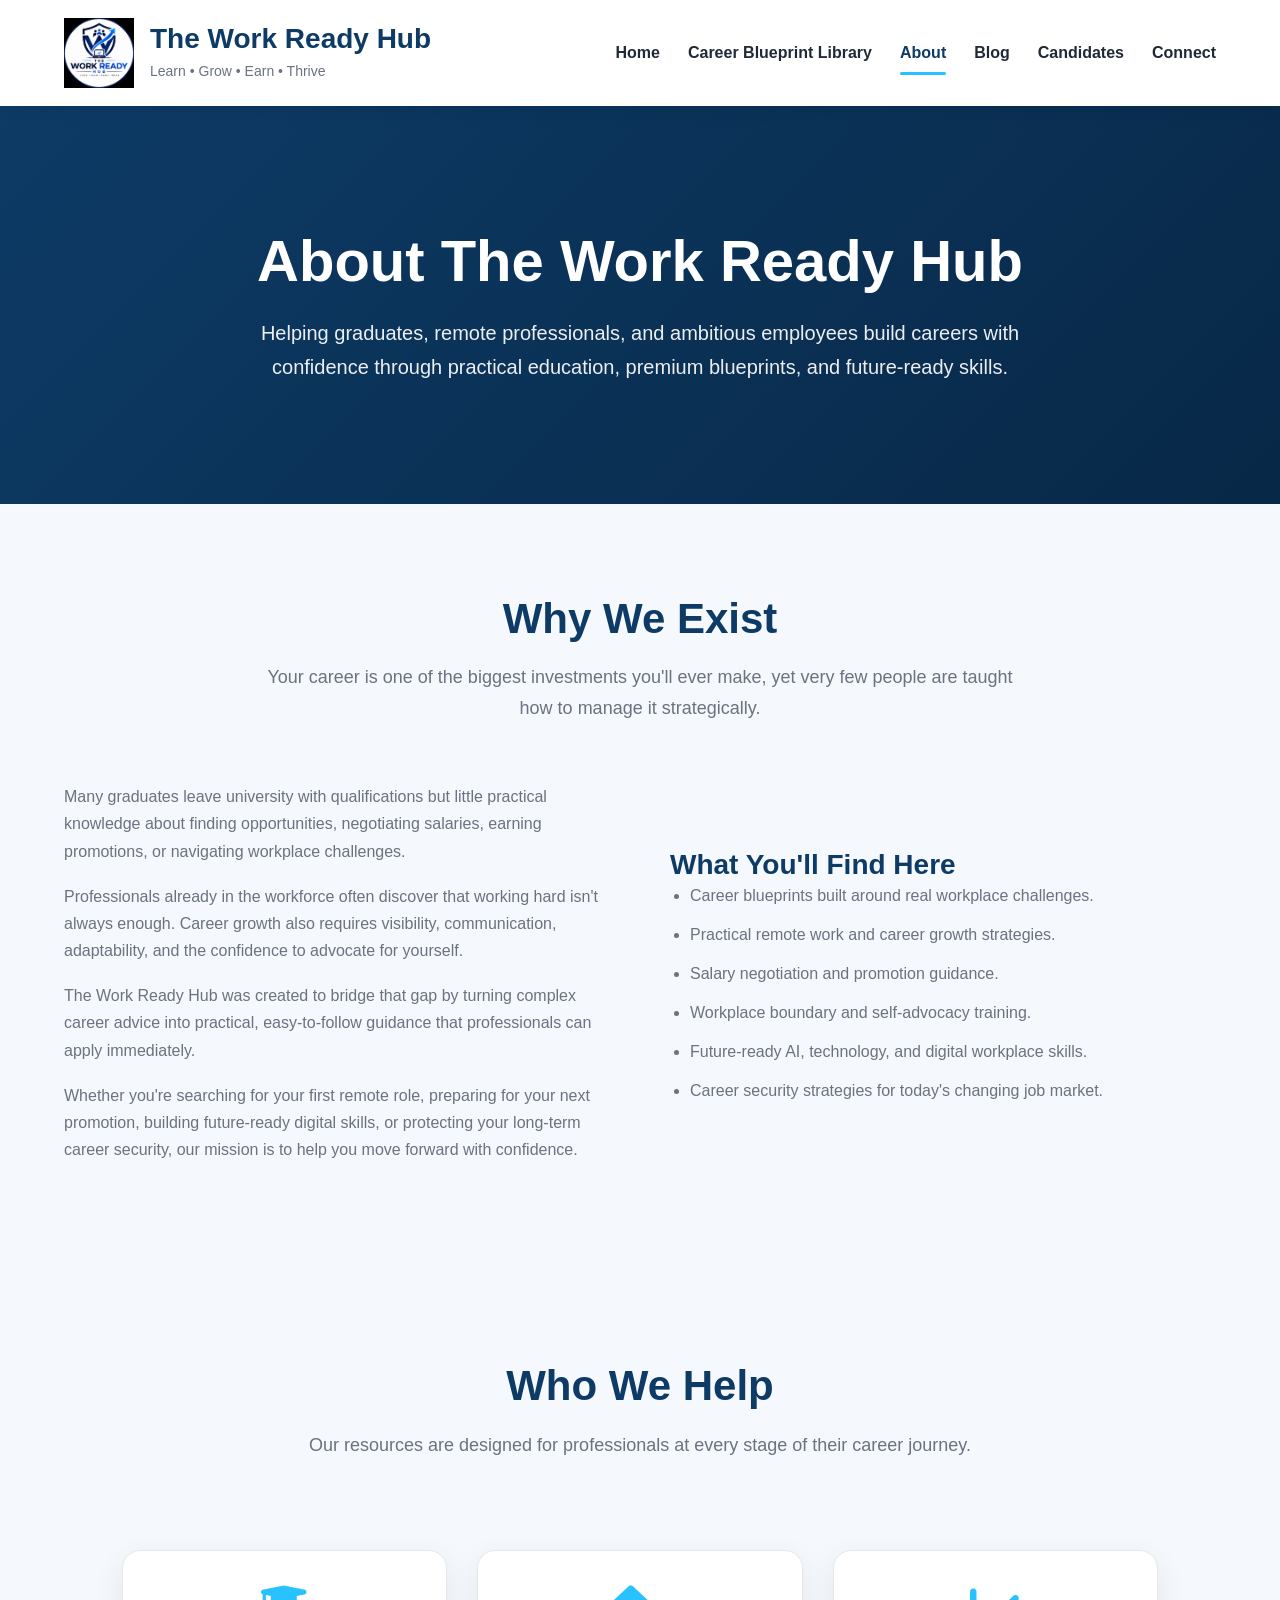
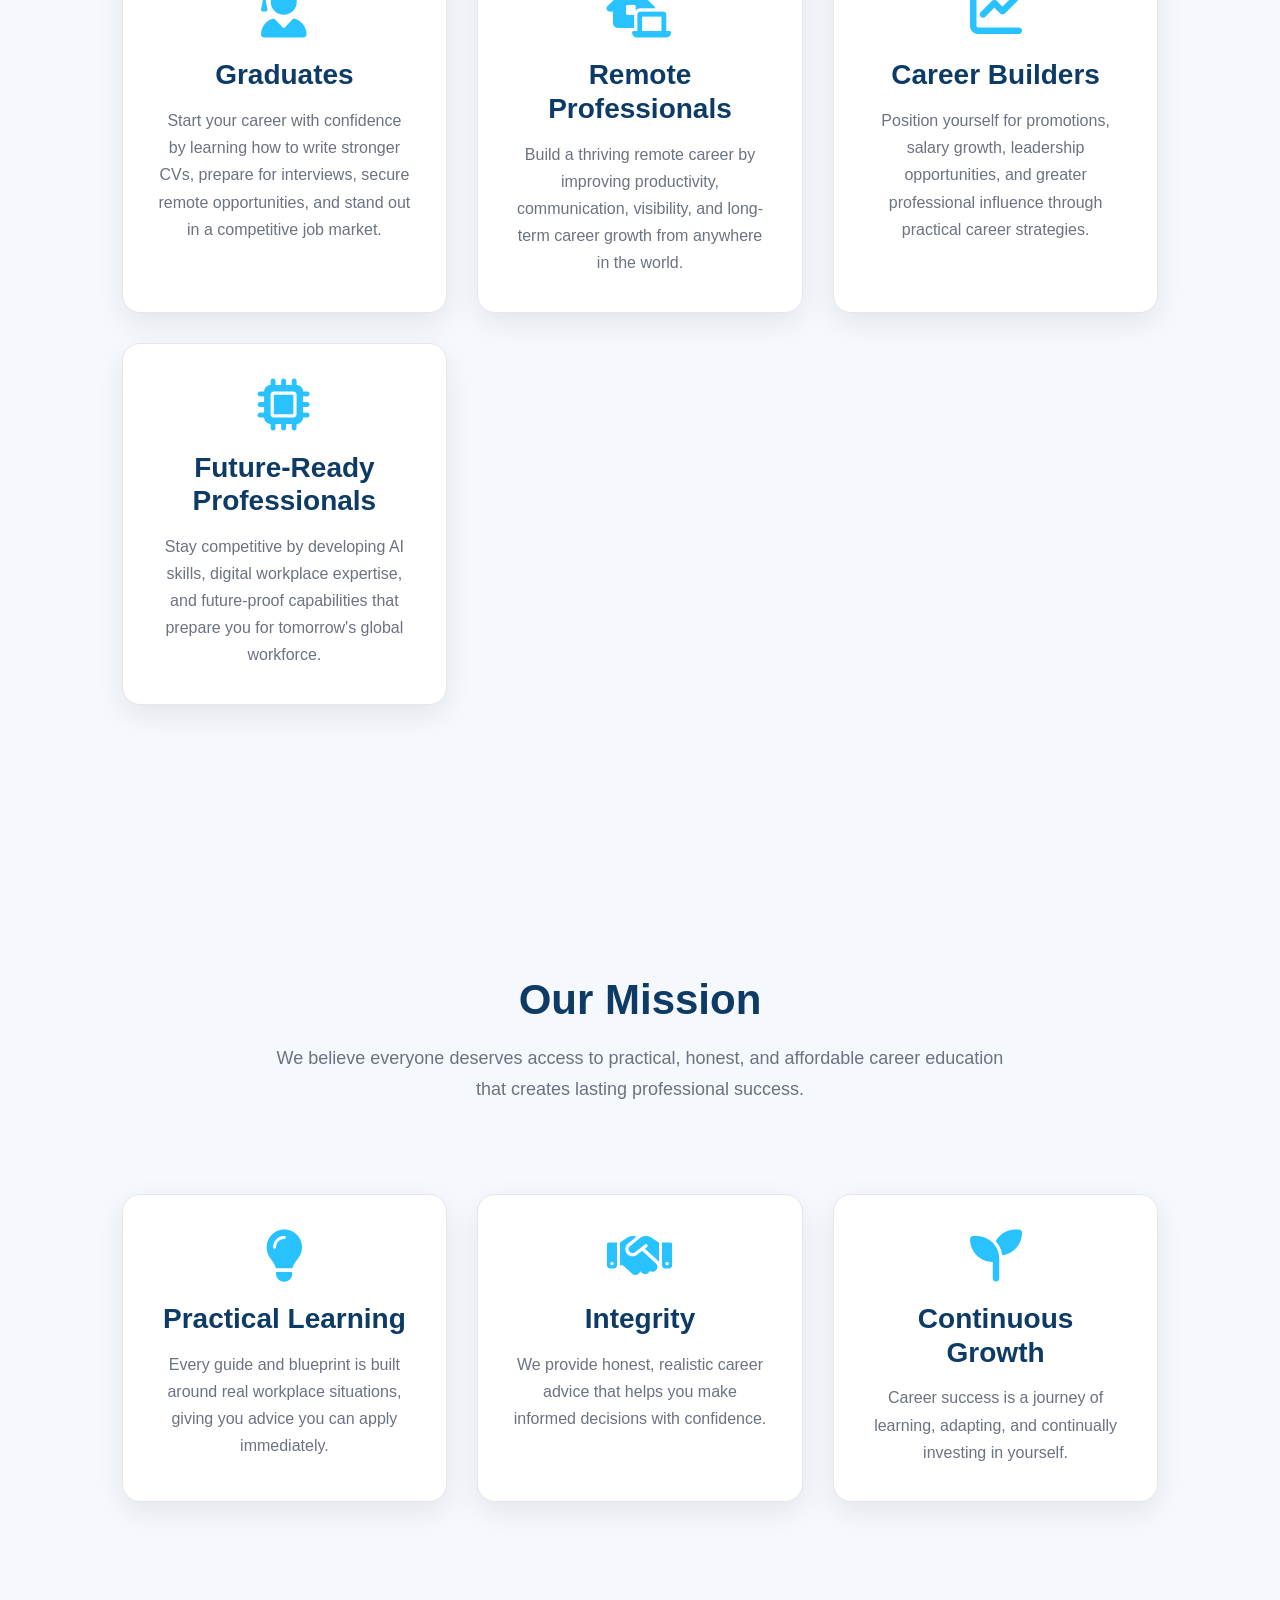
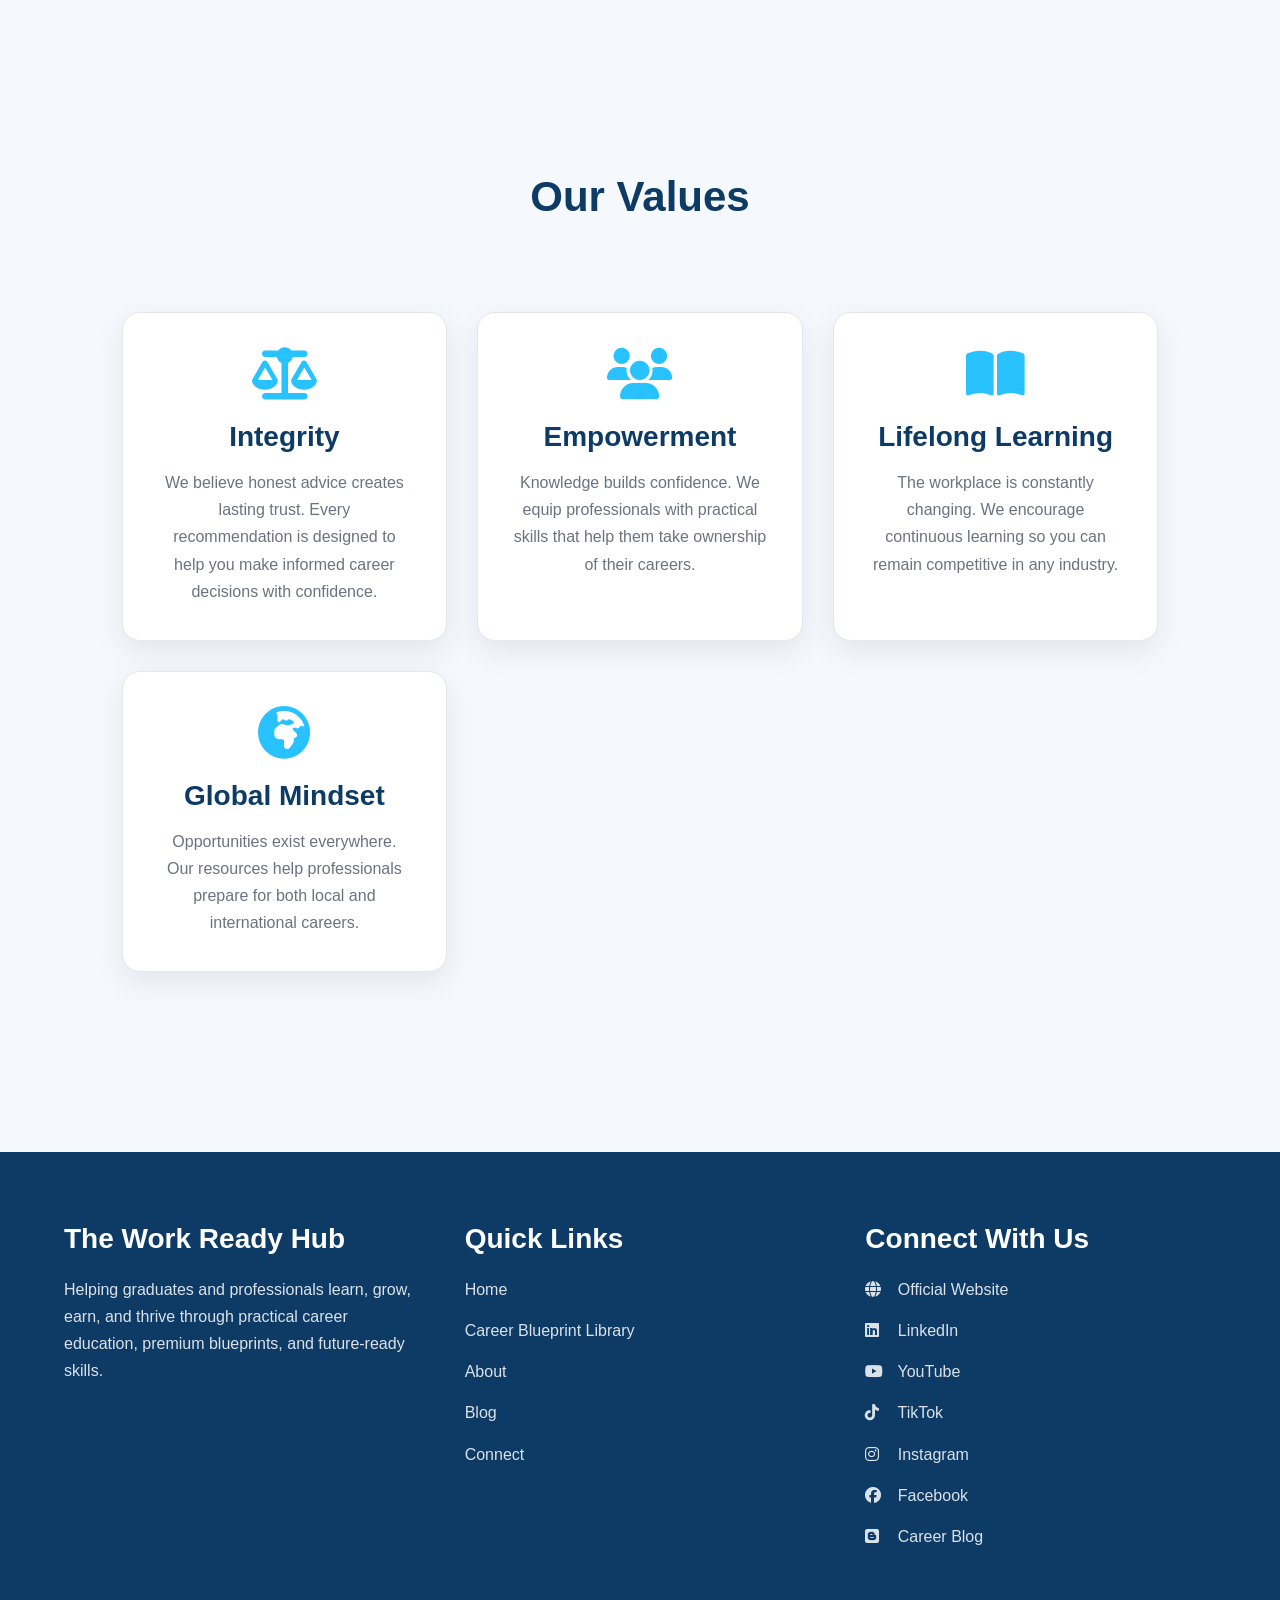
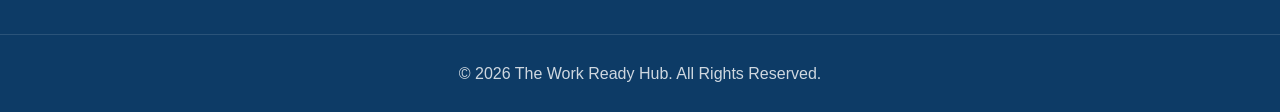
==== commit 02344406: "Update about.html Add Candidates navigation to About page" ====
--- a/about.html
+++ b/about.html
@@ -57,6 +57,8 @@
             <a href="about.html" class="active">About</a>
 
             <a href="blog.html">Blog</a>
+
+            <a href="candidates.html">Candidates</a>
 
             <a href="contact.html">Connect</a>
 
@@ -551,4 +553,4 @@
 
 </body>
 
-</html>+</html>
--- a/css/style.css
+++ b/css/style.css
@@ -893,6 +893,21 @@
 
 }
 
+.remote{
+
+    background:#e8f4ff;
+
+    color:#0d3b66;
+
+}
+
+.thinking{
+
+    background:#e8eaf6;
+
+    color:#303f9f;
+
+}
 
 /* =====================================================
    TOPIC TAGS
@@ -1301,4 +1316,118 @@
 
 }
 
-}+
+/* =========================================
+   CANDIDATE PAGE - PROFESSIONAL FOOTER
+   ========================================= */
+
+footer .footer-content {
+    display: grid;
+    grid-template-columns: 1.5fr repeat(3, 1fr);
+    gap: 40px;
+    align-items: start;
+    padding: 65px 0 45px;
+}
+
+footer .footer-brand h3,
+footer .footer-links h3 {
+    color: #ffffff;
+    font-size: 19px;
+    margin-bottom: 20px;
+}
+
+footer .footer-brand p {
+    color: #d4e2f0;
+    line-height: 1.8;
+    margin-bottom: 14px;
+}
+
+footer .footer-links a {
+    display: block;
+    color: #d4e2f0;
+    text-decoration: none;
+    margin-bottom: 13px;
+    line-height: 1.6;
+    transition: color 0.2s ease;
+}
+
+footer .footer-links a:hover {
+    color: #29b6f6;
+}
+
+footer .footer-bottom {
+    border-top: 1px solid rgba(255,255,255,0.18);
+    text-align: center;
+    padding: 24px 0;
+}
+
+footer .footer-bottom p {
+    color: #d4e2f0;
+    margin: 0;
+    font-size: 14px;
+}
+
+@media (max-width: 900px) {
+    footer .footer-content {
+        grid-template-columns: repeat(2, minmax(0, 1fr));
+        gap: 30px;
+    }
+}
+
+@media (max-width: 600px) {
+    footer .footer-content {
+        grid-template-columns: 1fr;
+        gap: 25px;
+        padding: 45px 0 30px;
+    }
+}
+
+}
+
+
+
+/* DESKTOP FOOTER FIX */
+
+@media screen and (min-width: 901px) {
+
+    footer .footer-content {
+        display: grid;
+        grid-template-columns: 1.5fr repeat(3, minmax(0, 1fr));
+        gap: 35px;
+        align-items: start;
+        padding: 65px 0 45px;
+    }
+
+    footer .footer-brand,
+    footer .footer-links {
+        display: block;
+        min-width: 0;
+    }
+
+    footer .footer-brand h3,
+    footer .footer-links h3 {
+        display: block;
+        color: #ffffff;
+        font-size: 19px;
+        margin-bottom: 20px;
+    }
+
+    footer .footer-brand p {
+        display: block;
+        color: #d4e2f0;
+        line-height: 1.8;
+        margin-bottom: 14px;
+    }
+
+    footer .footer-links a {
+        display: block;
+        color: #d4e2f0;
+        text-decoration: none;
+        margin-bottom: 13px;
+        line-height: 1.6;
+    }
+
+    footer .footer-links a:hover {
+        color: #29b6f6;
+    }
+}
